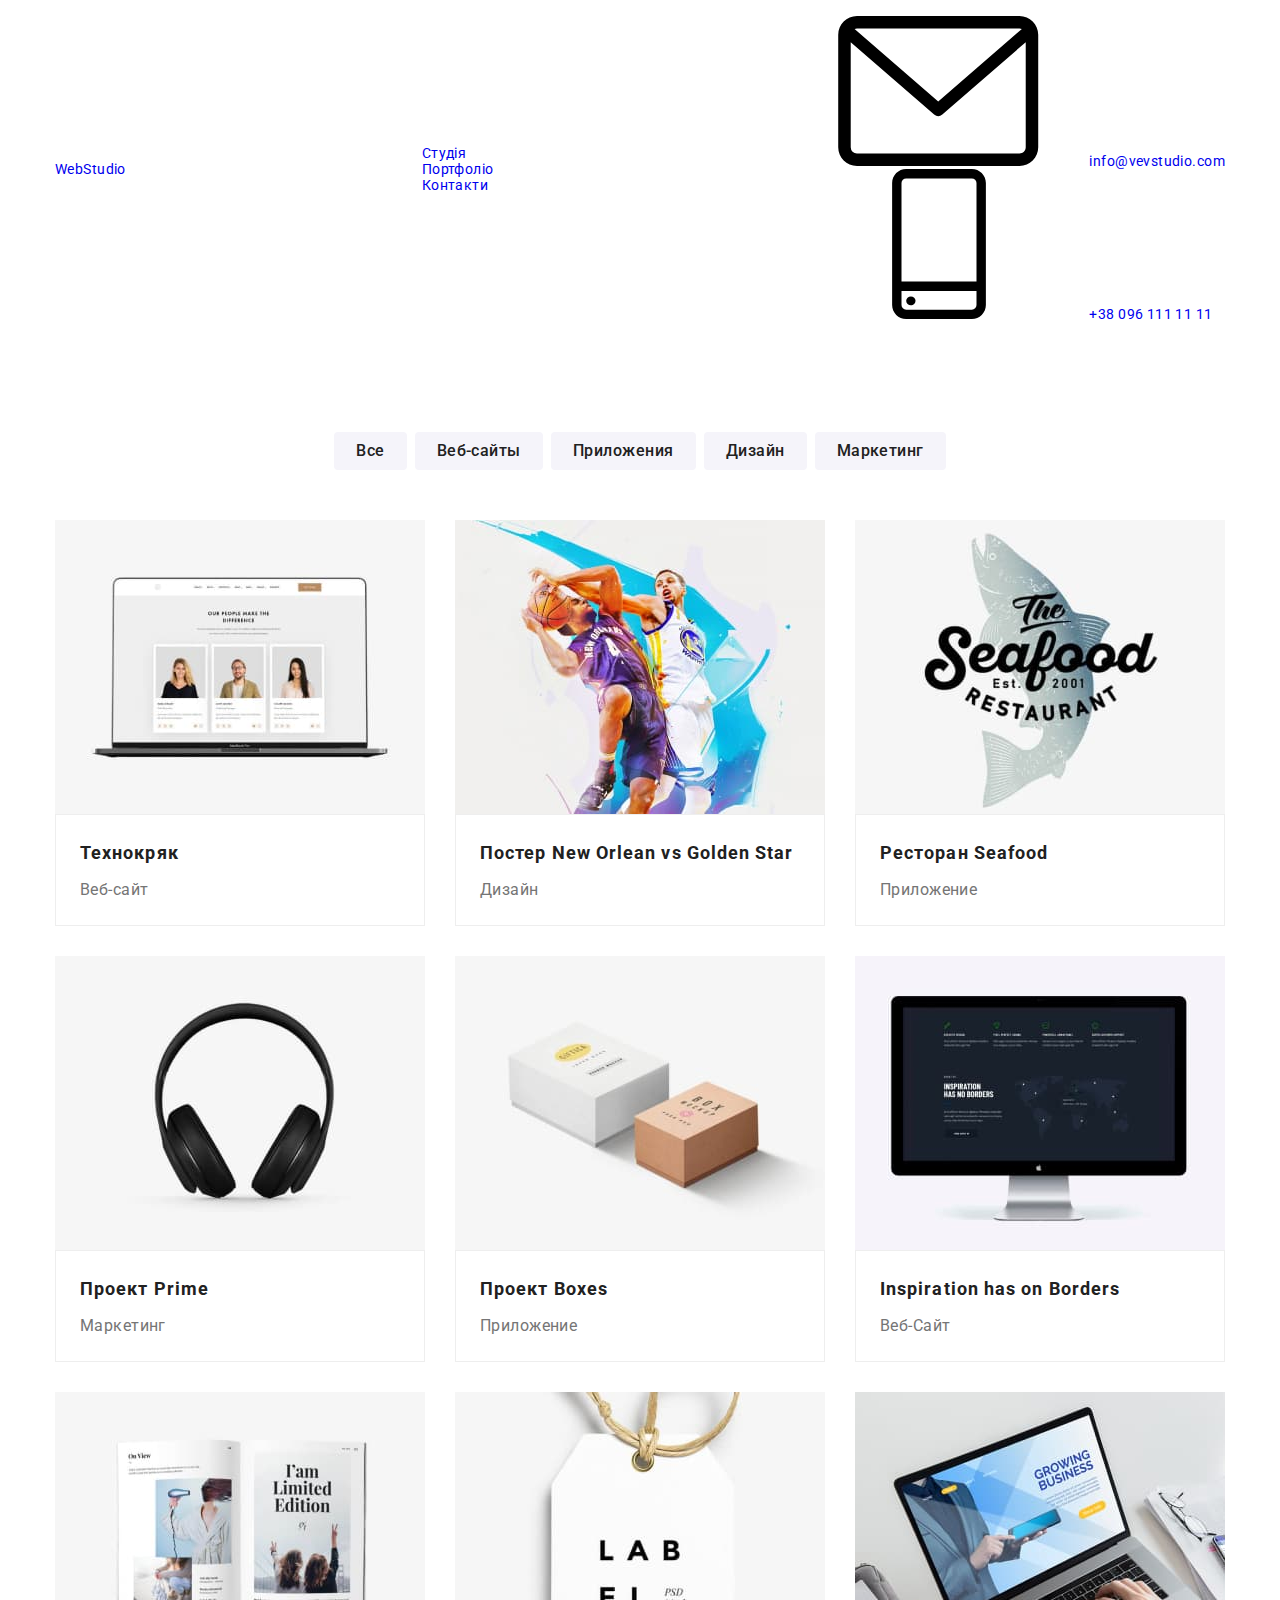
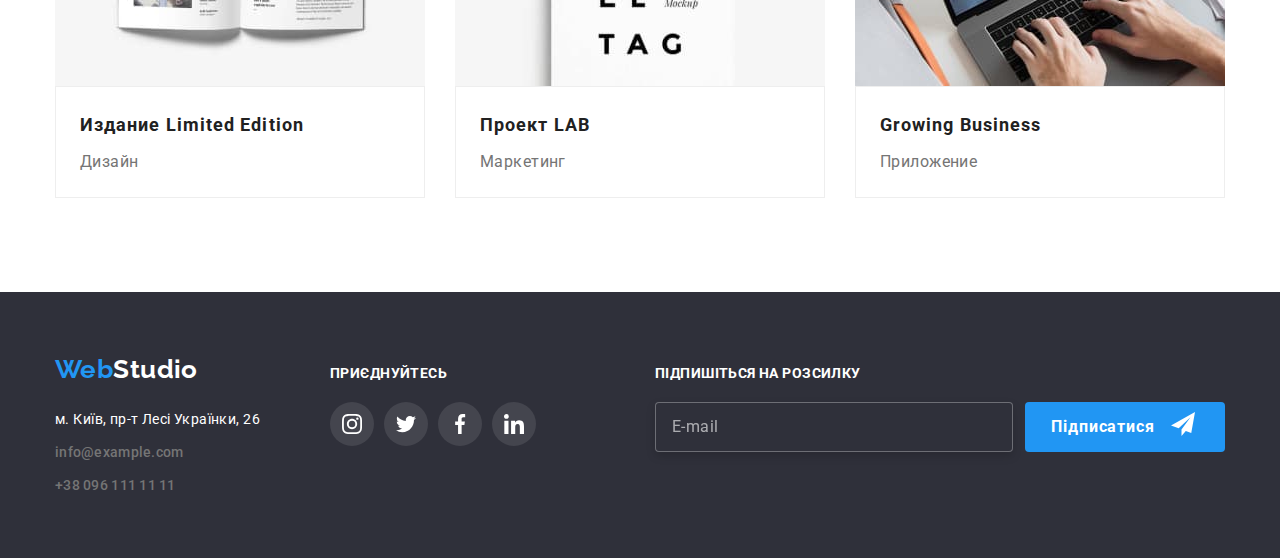
==== portfolio.html @ 1e1cdefd "1" ====
<!DOCTYPE html>
<html lang="uk">
  <head>
    <meta charset="UTF-8" />
    <meta http-equiv="X-UA-Compatible" content="IE=edge" />
    <meta name="viewport" content="width=device-width, initial-scale=1.0" />
    <title>ДЗ№7</title>
    <link rel="preconnect" href="https://fonts.googleapis.com" />
    <link rel="preconnect" href="https://fonts.gstatic.com" crossorigin />
    <link
      href="https://fonts.googleapis.com/css2?family=Raleway:wght@700&family=Roboto:wght@400;500;700;900&display=swap"
      rel="stylesheet"
    />
    <link rel="stylesheet" href="https://cdn.jsdelivr.net/npm/modern-normalize@1.1.0/modern-normalize.min.css">
    <link rel="stylesheet" href="./css/main.min.css" />
  </head>
  <body>
    <!--HEDER-->
    <header class="pages-header">
      <div class="container page-header-container">
        <a class="link pages-header__logo" href="./index.html"><span class="pages-header__logo-acsent">Web</span>Studio</a>
        <nav>
          <ul class="pages-header__menu list">
            <li class="pages-header__item">
              <a class="link pages-header__link" href="./index.html">Студія</a>
            </li>
            <li class="pages-header__item">
              <a class="link pages-header__link pages-header__active" href="./portfolio.html">Портфоліо</a>
            </li>
            <li class="pages-header__item"><a class="link pages-header__link" href="#contact">Контакти</a></li>
          </ul>
        </nav>
        <ul class="pages-header__contact-menu list">
          <li class="pages-header__contact-item">
            <a class="link pages-header__contact-mail" href="mailto:info@devstdio.com"
              ><svg class="pages-header__icon-mail">
                <use href="./images/symbol-def.svg#icon-envelope"></use></svg
              >info@vevstudio.com</a
            >
          </li>
          <li class="pages-header__contact-item">
            <a class="link pages-header__contact-phone" href="tel:+380961111111"
              ><svg class="pages-header__icon-tel">
                <use href="./images/symbol-def.svg#icon-smartphone"></use></svg
              >+38 096 111 11 11</a
            >
          </li>
        </ul>
      </div>
    </header>
    <!--HERO-->
    <main>
      <section class="portfolio">
        <div class=" container">
        <h1 class="visually-hidden">Portfolio</h1>
          <ul class="list btn-set">
            <li>
              <button class="btn-set__btn" type="button">Все</button>
            </li>
            <li>
              <button class="btn-set__btn" type="button">Веб-сайты</button>
            </li>
            <li>
              <button class="btn-set__btn" type="button">Приложения</button>
            </li>
            <li>
              <button class="btn-set__btn" type="button">Дизайн</button>
            </li>
            <li>
              <button class="btn-set__btn" type="button">Маркетинг</button>
            </li>
          </ul>
        <!--link-->
          <ul class="list portfolio-card-set">

            <li>
              <a class="link portfolio-card" rel="preconnect" href="#">
                <div class="portfolio-card__img">
                  <img src="./images/crack.jpg" alt="design" width="370" height="294" />
                  <div class="portfolio-card__img-alternativ">
                  <p>Ресурс пропонує комплексні пропозиції з різним рівнем функціоналу та сервісів. Все це дозволить відвідувачу отримати вичерпні відомості про компанію чи приватну особу.</p>
                  </div>
                </div>
               <div class="portfolio-card__description">
                  <h2 class="portfolio-card__rubric">Технокряк</h2>
                    <p class="portfolio-card__basic-text">Веб-сайт</p>
               </div>
              </a>
            </li>



            <li>
              <a class="link portfolio-card" rel="preconnect" href="#">
                <div class="portfolio-card__img">
                <img src="./images/star.jpg" alt="Poster" width="370" height="294" />
                <div class="portfolio-card__img-alternativ">
                  <p>Ресурс пропонує комплексні пропозиції з різним рівнем функціоналу та сервісів. Все це дозволить відвідувачу отримати вичерпні відомості про компанію чи приватну особу.</p>
                  </div>
                </div>
                <div class="portfolio-card__description">
                <h2 class="portfolio-card__rubric">Постер New Orlean vs Golden Star</h2>
                  <p class="portfolio-card__basic-text">Дизайн</p>
                </div>
              </a>
            </li>
            
            
            <li>
              <a class="link portfolio-card" rel="preconnect" href="#">
                <div class="portfolio-card__img">
                <img src="./images/seafood.jpg" alt="shark" width="370" height="294" />
                <div class="portfolio-card__img-alternativ">
                  <p>Ресурс пропонує комплексні пропозиції з різним рівнем функціоналу та сервісів. Все це дозволить відвідувачу отримати вичерпні відомості про компанію чи приватну особу.</p>
                  </div>
                </div>
                <div class="portfolio-card__description">
                <h2 class="portfolio-card__rubric">Ресторан Seafood</h2>
                  <p class="portfolio-card__basic-text">Приложение</p>
              </div>
                </a>
            </li>



            <li>
              <a class="link portfolio-card" rel="preconnect" href="#">
                <div class="portfolio-card__img">
                <img src="./images/prime.jpg" alt="garniture" width="370" height="294" />
                <div class="portfolio-card__img-alternativ">
                  <p>Ресурс пропонує комплексні пропозиції з різним рівнем функціоналу та сервісів. Все це дозволить відвідувачу отримати вичерпні відомості про компанію чи приватну особу.</p>
                  </div>
                </div>
                <div class="portfolio-card__description">
                <h2 class="portfolio-card__rubric">Проект Prime</h2>
                  <p class="portfolio-card__basic-text">Маркетинг</p>
                  </div>
              </a>
            </li>

            <li>
              <a class="link portfolio-card" rel="preconnect" href="#">
                <div class="portfolio-card__img">
                <img src="./images/boxes.jpg" alt="box-in-box" width="370" height="294" />
                <div class="portfolio-card__img-alternativ">
                  <p>Ресурс пропонує комплексні пропозиції з різним рівнем функціоналу та сервісів. Все це дозволить відвідувачу отримати вичерпні відомості про компанію чи приватну особу.</p>
                  </div>
                </div>
                <div class="portfolio-card__description">
                <h2 class="portfolio-card__rubric">Проект Boxes</h2>
                  <p class="portfolio-card__basic-text">Приложение</p>
              </div>
              </a>
            </li>

            <li>
              <a class="link portfolio-card" rel="preconnect" href="#">
                <div class="portfolio-card__img">
                <img src="./images/borders.jpg" alt="desktop" width="370" height="294" />
                <div class="portfolio-card__img-alternativ">
                  <p>Ресурс пропонує комплексні пропозиції з різним рівнем функціоналу та сервісів. Все це дозволить відвідувачу отримати вичерпні відомості про компанію чи приватну особу.</p>
                  </div>
                </div>
                <div class="portfolio-card__description">
                <h2 class="portfolio-card__rubric">Inspiration has on Borders</h2>
                  <p class="portfolio-card__basic-text">Веб-Сайт</p>
                  </div>
              </a>
            </li>


            <li>
              <a class="link portfolio-card" rel="preconnect" href="#">
                <div class="portfolio-card__img">
                <img src="./images/limited-edition.jpg" alt="book" width="370" height="294" />
                <div class="portfolio-card__img-alternativ">
                  <p>Ресурс пропонує комплексні пропозиції з різним рівнем функціоналу та сервісів. Все це дозволить відвідувачу отримати вичерпні відомості про компанію чи приватну особу.</p>
                  </div>
                </div>
                <div class="portfolio-card__description">
                <h2 class="portfolio-card__rubric">Издание Limited Edition</h2>
                  <p class="portfolio-card__basic-text">Дизайн</p>
                  </div>
              </a>
            </li>


            <li>
              <a class="link portfolio-card" rel="preconnect" href="#">
                <div class="portfolio-card__img">
                <img src="./images/lab.jpg" alt="design" width="370" height="294" />
                <div class="portfolio-card__img-alternativ">
                  <p>Ресурс пропонує комплексні пропозиції з різним рівнем функціоналу та сервісів. Все це дозволить відвідувачу отримати вичерпні відомості про компанію чи приватну особу.</p>
                  </div>
                </div>
                <div class="portfolio-card__description">
                <h2 class="portfolio-card__rubric">Проект LAB</h2>
                  <p class="portfolio-card__basic-text">Маркетинг</p>
                  </div>
              </a>
            </li>


            <li>
              <a class="link portfolio-card" rel="preconnect" href="#">
                <div class="portfolio-card__img">
                <img src="./images/growing-business.jpg" alt="laptop-work" width="370"
                  height="294" />
                  <div class="portfolio-card__img-alternativ">
                    <p>Ресурс пропонує комплексні пропозиції з різним рівнем функціоналу та сервісів. Все це дозволить відвідувачу отримати вичерпні відомості про компанію чи приватну особу.</p>
                    </div>
                  </div>
                  <div class="portfolio-card__description">
                <h2 class="portfolio-card__rubric">Growing Business</h2>
                  <p class="portfolio-card__basic-text">Приложение</p>
                  </div>
              </a>
            </li>


          </ul>
        </div>
      </section>
    </main>
    <!--footer-->
    <footer class="foot">
      <div class="container footer">
        <div>
          <a class="link logo-footer" href="./index.html">
            <span class="footer__acsent-logo">Web</span>Studio</a
          >
          <address class="footer__adress">
            <ul class="list">
              <li class="footer__info-size">
                <a
                  class="link maps"
                  href="https://goo.gl/maps/6wFw4vnAE2UTVkqL7"
                  target="_blank"
                  rel="noopener noreferrer"
                  >м. Київ, пр-т Лесі Українки, 26</a
                >
              </li>
              <li class="footer__info-size">
                <a id="contact" class="link contact-footer" href="mailto:info@example.com"
                  >info@example.com</a
                >
              </li>
              <li class="footer__info-size">
                <a class="link contact-footer" href="tel:+380961111111">+38 096 111 11 11</a>
              </li>
            </ul>
          </address>
        </div>
        <div class="footer-dark">
          <p class="footer-dark__tex">приєднуйтесь</p>
          <ul class="footer-dark__set">
            <li class="list footer-dark__social-item">
              <a href="https://www.twitter.com" class="social-footer">
                <svg class="social-footer__item">
                  <use href="./images/symbol-def.svg#icon-instagram"></use>
                </svg>
              </a>
            </li>
            <li class="list footer-dark__social-item">
              <a href="https://www.twitter.com" class="social-footer">
                <svg class="social-footer__item">
                  <use href="./images/symbol-def.svg#icon-twitter"></use>
                </svg>
              </a>
            </li>
            <li class="list footer-dark__social-item">
              <a href="https://www.twitter.com" class="social-footer">
                <svg class="social-footer__item">
                  <use href="./images/symbol-def.svg#icon-facebook"></use>
                </svg>
              </a>
            </li>
            <li class="list footer-dark__social-item">
              <a href="https://www.twitter.com" class="social-footer">
                <svg class="social-footer__item">
                  <use href="./images/symbol-def.svg#icon-linkedin"></use>
                </svg>
              </a>
            </li>
          </ul>
        </div>

        <div class="subscrip">
          <p class="subscrip__title">Підпишіться на розсилку</p>
          <form class="subscrip__form" autocomplete="on">
            <input class="subscrip__input" type="email" name="email" placeholder="E-mail" required />
            <button type="submit" class="subscrip__btn">
              Підписатися
              <svg class="subscribe__icon" width="24" height="24">
                <use href="./images/modal-symbol1.svg#icon-telegram"></use>
              </svg>
            </button>
          </form>
        </div>
      </div>
    </footer>
  </body>
</html>
---- css/main.min.css ----
body{font-family:"Roboto",sans-serif;color:#757575;background-color:#fff;font-size:14px;letter-spacing:.03em}h1,h2,h3,h4,p{margin-top:0;margin-bottom:0}ul{margin-top:0;margin-bottom:0;padding-left:0}img{display:block;max-width:100%;height:auto}.list{list-style:none}.link{text-decoration:none}button{cursor:pointer}.container{padding-left:15px;padding-right:15px}@media screen and (min-width: 480px){.container{width:480px;margin-right:auto;margin-left:auto}}@media screen and (min-width: 768px){.container{width:738px}}@media screen and (min-width: 1200px){.container{width:1200px}}.mobile-menu{position:fixed;width:100%;height:100%;z-index:10;top:0;left:0;background-color:#fff}.mobile-menu__close-btn{position:absolute;background-color:rgba(0,0,0,0);border:none;padding:0;line-height:0;top:15px;right:15px}.mobile-menu__close-icon{padding:10px}@media screen and (max-width: 767px){.pages-header__menu{display:none}.pages-header__contact-menu{display:none}}.page-header-container{display:flex;align-items:center;justify-content:space-between;padding-top:16px;padding-bottom:16px}.mobile-menu-open{background-color:rgba(0,0,0,0);border:none;padding:0;height:40px}.bgd-img{height:600px;max-width:1600px;margin-right:auto;margin-left:auto;background:#2f303a;background-image:linear-gradient(to right, rgba(47, 48, 58, 0.4), rgba(47, 48, 58, 0.4)),url(../images/fon.jpg);background-repeat:no-repeat;background-size:cover;background-position:center}.hero{text-align:center;padding-top:200px;padding-bottom:200px}.hero-text{font-weight:900;font-size:44px;line-height:1.36;text-align:center;margin:0 auto;max-width:696px;letter-spacing:.06em;text-transform:uppercase;color:#fff}.hero-btn{font-family:inherit;font-weight:700;font-size:16px;line-height:1.87;align-items:center;text-align:center;letter-spacing:.06em;border-radius:4px;border:0px;margin-top:30px;padding-left:32px;padding-right:32px;padding-top:10px;padding-bottom:10px;color:#fff;background-color:#2196f3;transition-property:background-color;transition-duration:250ms;transition-timing-function:cubic-bezier(0.4, 0, 0.2, 1)}.hero-btn:hover,.hero-btn:focus{background-color:#188ce8}.visually-hidden{position:absolute;width:1px;height:1px;margin:-1px;border:0;padding:0;white-space:nowrap;clip-path:inset(100%);clip:rect(0 0 0 0);overflow:hidden}.backdrop{position:fixed;top:0;left:0;width:100%;height:100%;z-index:1;background:rgba(0,0,0,.2);transition-property:opacity;transition-duration:250ms;transition-timing-function:cubic-bezier(0.4, 0, 0.2, 1)}.backdrop.is-hidden{opacity:0;pointer-events:none}.modal{padding:40px;width:528px;height:581px;background-color:#fff;position:absolute;top:50%;left:50%;transform:translate(-50%, -50%);box-shadow:0px 1px 3px rgba(0,0,0,.12),0px 1px 1px rgba(0,0,0,.14),0px 2px 1px rgba(0,0,0,.2);border-radius:4px}.modal__btn-close{display:flex;justify-content:center;align-items:center;padding:0;position:absolute;top:8px;right:8px;width:30px;height:30px;border-radius:50%;background:#fff;border:1px solid rgba(0,0,0,.1)}.close-icon{background-image:url(../images/close.svg);background-repeat:no-repeat;background-position:center;transition-duration:250ms;transition-timing-function:cubic-bezier(0.4, 0, 0.2, 1)}.close-icon:hover,.close-icon:focus{background-image:url(../images/icon-close-hover.svg);background-repeat:no-repeat;background-position:center;transition-duration:250ms;transition-timing-function:cubic-bezier(0.4, 0, 0.2, 1)}.modal__header{font-style:normal;font-weight:700;font-size:20px;line-height:1.15;text-align:center;color:#212121;margin-bottom:12px}.modal__form{margin-bottom:10px;display:flex;flex-direction:column;text-align:left;position:relative}.modal__type{border:1px solid rgba(33,33,33,.2);border-radius:4px;height:40px;padding-left:42px;outline:none;transition-property:border-color;transition-duration:250ms;transition-timing-function:cubic-bezier(0.4, 0, 0.2, 1)}.comment__type{height:120px;margin-bottom:10px;border:1px solid rgba(33,33,33,.2);border-radius:4px;padding:15px;outline:none;transition-property:border-color;transition-duration:250ms;transition-timing-function:cubic-bezier(0.4, 0, 0.2, 1)}.comment__type::placeholder{color:rgba(117,117,117,.5)}textarea{resize:none}.modal__text{margin-bottom:4px;font-size:12px;line-height:1.16;letter-spacing:.01em;color:#757575}.comment__type:focus{border-color:#2196f3}.modal__type:focus{border-color:#2196f3}.modal-check{font-size:14px;line-height:1.71;color:#757575;padding-left:20px}.modal__btn-type{display:block;font-family:inherit;font-weight:700;font-size:16px;line-height:1.87;letter-spacing:.06em;border-radius:4px;border:0px;margin:0 auto;padding:10px 32px;margin-top:30px;min-width:200px;color:#fff;background-color:#2196f3;transition-property:background-color;transition-duration:250ms;transition-timing-function:cubic-bezier(0.4, 0, 0.2, 1)}.modal__btn-type:hover,.modal__btn-type:focus{background-color:#188ce8}.modal__link{color:#2196f3}.modal__svg{position:absolute;top:31px;left:12px;width:13px;height:13px;fill:#212121;transition-property:fill;transition-duration:250ms;transition-timing-function:cubic-bezier(0.4, 0, 0.2, 1)}.modal__type:focus+.modal__svg{fill:#2196f3}.modal__check::before{position:absolute;display:block;border:1px solid #212121;border-radius:2px;content:"";top:450px;left:50px;width:16px;height:15px;cursor:pointer}.modal__form-check:checked+.modal__check::before{background-image:url(../images/icon-check.svg);border-color:#2196f3;border:none}.modal__form-check:focus+.modal__check::before{outline:2px solid #2196f3}.modal__texterea{margin-bottom:20px;display:flex;flex-direction:column;text-align:left;position:relative}.modal__checkbox{display:flex;justify-content:center;margin-bottom:20px}.list-of-benefits{padding-top:94px;padding-bottom:94px}.benefits__topic{font-size:14px;font-weight:700;line-height:1.14;text-transform:uppercase;margin-bottom:10px;margin-top:30px;color:#212121}.benefits__rubric{font-weight:400;line-height:1.71}.list-of-benefits_item{width:270px}.list-of-benefits__list{display:flex}.list-of-benefits__item:not(:last-child){margin-right:30px}.list-of-benefits__img::before{content:"";display:block;height:120px;border-radius:4px;background-color:#fff;background-repeat:no-repeat;background-size:70px;background-position:center}.list-of-benefits__icon-antenna::before{background-image:url(../images/antenna.svg);background-color:#f5f4fa}.list-of-benefits__icon-clock::before{background-image:url(../images/clock.svg);background-color:#f5f4fa}.list-of-benefits__icon-diaram::before{background-image:url(../images/diagram.svg);background-color:#f5f4fa}.list-of-benefits__icon-astronaut::before{background-image:url(../images/astronaut.svg);background-color:#f5f4fa}.doing{padding-top:0px;padding-bottom:94px}.doing__set{display:flex;align-items:center;padding-top:0px}.stud__img{margin:auto;box-sizing:content-box}.stud__img:not(:last-child){padding-right:30px}.doing-top{font-weight:700;font-size:36px;line-height:1.16;text-align:center;margin-bottom:50px;color:#212121}.doing__item:not(:last-child){margin-right:30px}.doing__item{position:relative;overflow:hidden}.stud:hover .stud__text,.stud:focus .stud__text{transform:translateY(-100%)}.stud__text{position:absolute;display:flex;align-items:center;justify-content:center;width:100%;height:70px;top:100%;font-weight:700;line-height:16px;text-align:center;text-transform:uppercase;color:#fff;background:rgba(47,48,58,.8);transition:transform 250ms cubic-bezier(0.4, 0, 0.2, 1)}.perfuse{background-color:#f5f4fa;padding-top:94px}.perfuse__top{font-weight:700;font-size:36px;line-height:1.16;text-align:center;margin-bottom:50px;color:#212121}.team__names{font-weight:500;font-size:16px;line-height:1.18;text-align:center;margin-bottom:10px;color:#212121}.team__prof{font-size:16px;line-height:1.18;text-align:center;margin-bottom:16px}.perfuse__box{display:flex}.perfuse__item{box-sizing:border-box;background-color:#fff;border-radius:0px 0px 4px 4px;box-shadow:0px 1px 3px rgba(0,0,0,.12),0px 1px 1px rgba(0,0,0,.14),0px 2px 1px rgba(0,0,0,.2)}.perfuse__item:not(:last-child){margin-right:30px}.team{padding-bottom:30px;padding-top:30px}.team__links{display:flex;justify-content:center;padding:0;margin-top:16px}.social{display:flex;justify-content:center;align-items:center;width:44px;height:44px;border-radius:50%;color:#afb1b8;transition-property:color,background-color;transition-duration:250ms;transition-timing-function:cubic-bezier(0.4, 0, 0.2, 1)}.team__item:not(:last-child){margin-right:10px}.social__item{width:20px;height:20px;fill:currentColor}.social:hover,.social:focus{background-color:#2196f3;color:#fff}.customer{padding-top:94px;padding-bottom:94px}.customer__title{margin-bottom:50px;font-weight:700;font-size:36px;line-height:1.17;text-align:center;color:#000}.customer__list{display:flex}.customer__item:not(:last-child){margin-right:30px}.customer-link__btn{display:flex;justify-content:center;align-items:center;width:170px;height:92px;color:#afb1b8;border:1px solid #afb1b8;border-radius:4px;transition-property:color,border-color;transition-duration:250ms;transition-timing-function:cubic-bezier(0.4, 0, 0.2, 1)}.customer-link__logo{width:106px;height:60px;fill:currentColor}.customer-link__btn:hover,.customer-link__btn:focus{color:#2196f3;border-color:#2196f3}.foot{background:#2f303a;padding-top:60px;padding-bottom:60px}.footer{display:flex;align-items:baseline}.footer__acsent-logo{color:#2196f3}.footer__adress{font-style:normal;margin-top:20px;line-height:1.71}.maps{font-style:normal;font-weight:400;line-height:1.71;color:#fff;transition-property:color;transition-duration:250ms;transition-timing-function:cubic-bezier(0.4, 0, 0.2, 1)}.maps:hover,.maps:focus{color:#2196f3}.footer__info-size:not(:last-child){margin-bottom:9px}.contact-footer{font-weight:500;line-height:1.71;letter-spacing:.02em;color:#757575;transition-property:color;transition-duration:250ms;transition-timing-function:cubic-bezier(0.4, 0, 0.2, 1)}.contact-footer:hover,.contact-footer:focus{color:#2196f3}.logo-footer{font-family:"Raleway",sans-serif;font-weight:700;font-size:26px;line-height:1.38;color:#fff}.footer-dark{margin-left:70px}.footer-dark__tex{font-weight:700;font-size:14px;line-height:1.14;text-transform:uppercase;color:#fff}.footer-dark__social-item:not(:last-child){margin-right:10px}.social-footer{display:flex;width:44px;height:44px;justify-content:center;align-items:center;border-radius:50%;background:rgba(255,255,255,.1);color:#fff;transition-property:background-color;transition-duration:250ms;transition-timing-function:cubic-bezier(0.4, 0, 0.2, 1)}.social-footer:hover,.social-footer:focus{color:#fff;background-color:#2196f3}.social-footer__item{width:20px;height:20px;fill:currentColor}.footer-dark__set{display:flex;margin-top:20px}.subscrip{margin-left:auto}.subscrip__title{font-weight:700;font-size:14px;line-height:1.14;letter-spacing:.03em;text-transform:uppercase;color:#fff;margin-bottom:20px}.subscrip__form{border-radius:4px;display:flex}.subscrip__input{border:1px solid rgba(255,255,255,.3);filter:drop-shadow(0px 4px 4px rgba(0, 0, 0, 0.15));border-radius:4px;background-color:#2f303a;width:358px;height:50px;outline:none;padding-left:16px;color:#fff}.subscrip__btn{position:relative;margin-left:12px;font-family:inherit;font-weight:700;font-size:16px;line-height:1.87;align-items:center;text-align:center;letter-spacing:.06em;border-radius:4px;border:0px;padding-right:50px;padding-top:10px;padding-bottom:10px;width:200px;height:50px;color:#fff;background-color:#2196f3;transition-property:background-color;transition-duration:250ms;transition-timing-function:cubic-bezier(0.4, 0, 0.2, 1)}.subscrip__btn:hover,.subscrip__btn:focus{background-color:#188ce8}.subscrip__input::placeholder{font-size:16px;line-height:1.25;display:flex;align-items:center;letter-spacing:.03em;color:rgba(255,255,255,.6)}.subscribe__icon{position:absolute;fill:currentColor;right:30px}.portfolio{padding-top:94px}.btn-set__btn{color:#212121;background-color:#f5f4fa;letter-spacing:.03em;font-family:"Roboto";font-weight:500;font-size:16px;line-height:1.62;text-align:center;border-radius:4px;border:0px;padding-left:22px;padding-right:22px;padding-top:6px;padding-bottom:6px;transition-property:color,background-color,box-shadow;transition-duration:250ms;transition-timing-function:cubic-bezier(0.4, 0, 0.2, 1)}.btn-set__btn:hover,.btn-set__btn:focus{color:#fff;background-color:#2196f3;box-shadow:0px 3px 1px rgba(0,0,0,.1),0px 1px 2px rgba(0,0,0,.08),0px 2px 2px rgba(0,0,0,.12)}.portfolio-card__rubric{font-family:"Roboto",sans-serif;font-weight:700;font-size:18px;line-height:2;letter-spacing:.06em;margin-bottom:4px;color:#212121}.portfolio-card__basic-text{font-family:"Roboto",sans-serif;font-size:16px;line-height:1.87;color:#757575}.portfolio-card__img{position:relative;overflow:hidden}.btn-set{display:flex;margin-bottom:50px;gap:8px;justify-content:center}.portfolio-card{position:relative;display:block;overflow:hidden}.portfolio-card__img-alternativ{position:absolute;padding:63px 24px;top:0;left:0;width:100%;height:294px;font-size:18px;line-height:1.55;color:#fff;background-color:rgba(33,150,243,.9);transform:translateY(140%);transition-property:transform;transition-duration:400ms;transition-timing-function:cubic-bezier(0.4, 0, 0.2, 1)}.portfolio-card:hover .portfolio-card__img-alternativ,.portfolio-card:focus .portfolio-card__img-alternativ{transform:translateY(0)}.portfolio-card:hover,.portfolio-card:focus{box-shadow:0px 1px 1px rgba(0,0,0,.12),0px 4px 4px rgba(0,0,0,.06),1px 4px 6px rgba(0,0,0,.16)}.portfolio-card-set{display:flex;flex-wrap:wrap;gap:30px;margin-bottom:94px}.portfolio-card__description{padding:20px 24px;border:1px solid #eee;z-index:2}/*# sourceMappingURL=main.min.css.map */
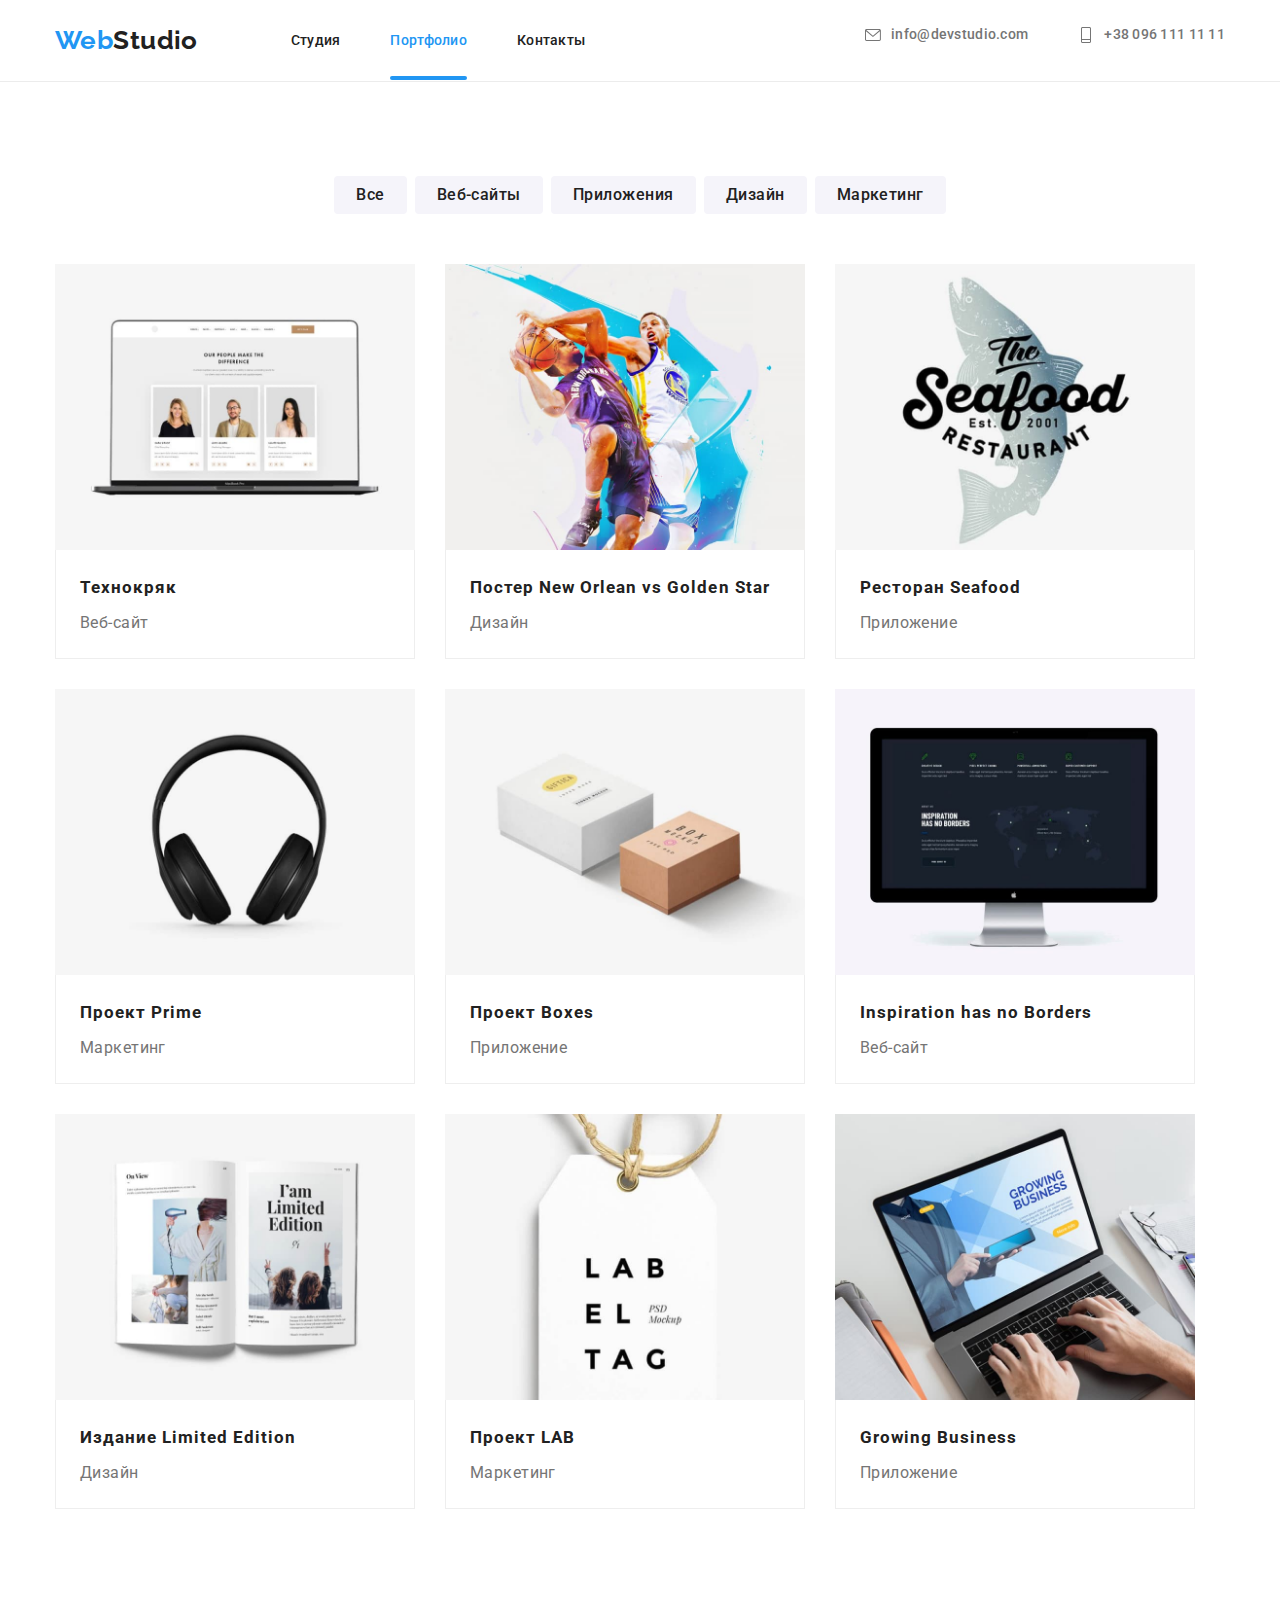
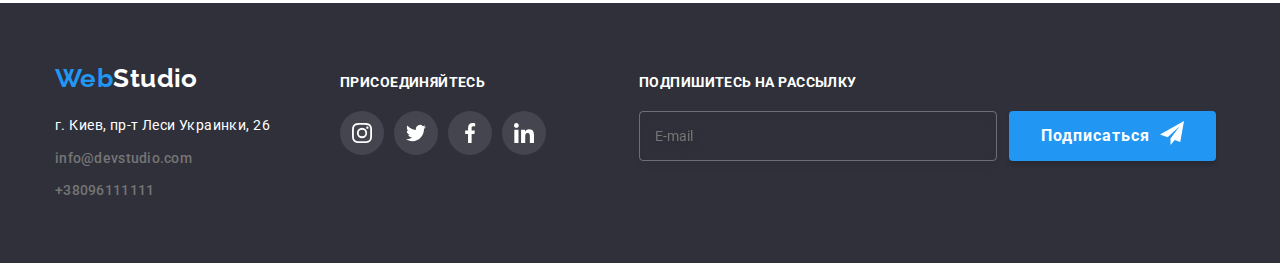
==== commit 8d732ae1: "123" ====
--- a/portfolio.html
+++ b/portfolio.html
@@ -1,303 +1,481 @@
 <!DOCTYPE html>
-<html lang="uk">
+<html lang="ru">
   <head>
     <meta charset="UTF-8" />
     <meta http-equiv="X-UA-Compatible" content="IE=edge" />
     <meta name="viewport" content="width=device-width, initial-scale=1.0" />
-    <title>ДЗ№7</title>
     <link rel="preconnect" href="https://fonts.googleapis.com" />
     <link rel="preconnect" href="https://fonts.gstatic.com" crossorigin />
     <link
       href="https://fonts.googleapis.com/css2?family=Raleway:wght@700&family=Roboto:wght@400;500;700;900&display=swap"
       rel="stylesheet"
     />
-    <link rel="stylesheet" href="https://cdn.jsdelivr.net/npm/modern-normalize@1.1.0/modern-normalize.min.css">
-    <link rel="stylesheet" href="./css/main.min.css" />
+    <link
+      rel="stylesheet"
+      href="https://cdnjs.cloudflare.com/ajax/libs/modern-normalize/1.1.0/modern-normalize.min.css"
+    />
+    <link rel="stylesheet" href="./css/styles.css" />
+    <link rel="stylesheet" href="./css/main.css" />
+    <title>Portfolio</title>
   </head>
+
   <body>
-    <!--HEDER-->
-    <header class="pages-header">
-      <div class="container page-header-container">
-        <a class="link pages-header__logo" href="./index.html"><span class="pages-header__logo-acsent">Web</span>Studio</a>
-        <nav>
-          <ul class="pages-header__menu list">
-            <li class="pages-header__item">
-              <a class="link pages-header__link" href="./index.html">Студія</a>
-            </li>
-            <li class="pages-header__item">
-              <a class="link pages-header__link pages-header__active" href="./portfolio.html">Портфоліо</a>
-            </li>
-            <li class="pages-header__item"><a class="link pages-header__link" href="#contact">Контакти</a></li>
+    <!-----------------------------------------header-----------------------  -->
+    <header class="header">
+      <div class="container main-nav">
+        <nav class="navigation">
+          <a href="./index.html" class="logo"> <span class="web">Web</span><span class="studio">Studio</span> </a>
+          <ul class="list navigation__list">
+            <li class="navigation__item">
+              <a href="./index.html" class="navigation__link ">Студия</a>
+            </li>
+            <li class="navigation__item">
+              <a href="./portfolio.html" class="navigation__link current" >Портфолио</a>
+            </li>
+            <li class="navigation__item">
+              <a href="#" class="navigation__link">Контакты </a>
+            </li>
           </ul>
         </nav>
-        <ul class="pages-header__contact-menu list">
-          <li class="pages-header__contact-item">
-            <a class="link pages-header__contact-mail" href="mailto:info@devstdio.com"
-              ><svg class="pages-header__icon-mail">
-                <use href="./images/symbol-def.svg#icon-envelope"></use></svg
-              >info@vevstudio.com</a
-            >
-          </li>
-          <li class="pages-header__contact-item">
-            <a class="link pages-header__contact-phone" href="tel:+380961111111"
-              ><svg class="pages-header__icon-tel">
-                <use href="./images/symbol-def.svg#icon-smartphone"></use></svg
-              >+38 096 111 11 11</a
-            >
-          </li>
-        </ul>
+    
+        <div class="contact__list">
+    
+          <a class="contact__link" href="mailto:info@devstudio.com">
+            <svg class="contact__envelope">
+              <use href="./images/sprite-svg.svg#icon-envelope"></use>
+            </svg>info@devstudio.com
+          </a>
+    
+          <a class="contact__link" href="tel:+380961111111">
+            <svg class="contact__mobile">
+              <use href="./images/sprite-svg.svg#icon-mobile"></use>
+            </svg>+38 096 111 11 11
+          </a>
+        </div>
+        <button type="button" class="open-menu-btn" open-menu-btn>
+          <svg class="menu">
+            <use href="./images/symbol-defs.svg#icon-menu"></use>
+          </svg>
+        </button>
+      </div>
+    
+      <div class="mob-menu is-hidden">
+        <div class="mobile-container">
+          <div class="mobile-container__top">
+            <button type="button" class="close-menu-btn" close-menu-btn>
+              <svg class="modal-close-icon" width="14px" height="14px">
+                <use href="./images/sprite-svg.svg#icon-close">
+              </svg>
+            </button>
+            <ul class="list mob-menu__list">
+              <li class="mob-menu__item">
+                <a href="./index.html" class="mob-menu__link">Студия</a>
+              </li>
+              <li class="mob-menu__item">
+                <a href="./portfolio.html" class="mob-menu__link current">Портфолио</a>
+              </li>
+              <li class="mob-menu__item">
+                <a href="#" class="mob-menu__link">Контакты </a>
+              </li>
+            </ul>
+          </div>
+          <div class="mobile-container__bottom">
+            <div class="mob-menu__contacts">
+              <a class="mob-menu__phone" href="tel:+380961111111">
+                +38 096 111 11 11
+              </a>
+              <a class="mob-menu__mail" href="mailto:info@devstudio.com">
+                info@devstudio.com
+              </a>
+    
+              <ul class="mobile-social-list">
+                <li class="mobile-social-list__item">
+    
+                  <a class=" mobile-social-list__link" href="#">instagram
+                  </a>
+                  <div class="dash-between"></div>
+    
+                </li>
+                <li class="mobile-social-list__item">
+                  <a class="mobile-social-list__link" href="#">twitter
+                  </a>
+                  <div class="dash-between"></div>
+                </li>
+                <li class="mobile-social-list__item">
+                  <a class="mobile-social-list__link" href="#">facebook
+                  </a>
+                  <div class="dash-between"></div>
+                </li>
+                <li class="mobile-social-list__item">
+                  <a class="mobile-social-list__link" href="#">
+                    linkedin
+                  </a>
+                </li>
+              </ul>
+            </div>
+          </div>
+    
+    
+        </div>
       </div>
     </header>
-    <!--HERO-->
+
     <main>
-      <section class="portfolio">
-        <div class=" container">
-        <h1 class="visually-hidden">Portfolio</h1>
-          <ul class="list btn-set">
-            <li>
-              <button class="btn-set__btn" type="button">Все</button>
-            </li>
-            <li>
-              <button class="btn-set__btn" type="button">Веб-сайты</button>
-            </li>
-            <li>
-              <button class="btn-set__btn" type="button">Приложения</button>
-            </li>
-            <li>
-              <button class="btn-set__btn" type="button">Дизайн</button>
-            </li>
-            <li>
-              <button class="btn-set__btn" type="button">Маркетинг</button>
+      <section class="section">
+        <div class="container">
+          <h1 class="visually-hidden">Портфолио</h1>
+          <ul class="list filter">
+            <li class="filter__item"><button type="button" class="filter__button">Все</button>
+            </li>
+            <li class="filter__item">
+              <button type="button" class="filter__button">Веб-сайты</button>
+            </li>
+            <li class="filter__item">
+              <button type="button" class="filter__button">Приложения</button>
+            </li>
+            <li class="filter__item">
+              <button type="button" class="filter__button">Дизайн</button>
+            </li>
+            <li class="filter__item">
+              <button type="button" class="filter__button">Маркетинг</button>
             </li>
           </ul>
-        <!--link-->
-          <ul class="list portfolio-card-set">
-
-            <li>
-              <a class="link portfolio-card" rel="preconnect" href="#">
-                <div class="portfolio-card__img">
-                  <img src="./images/crack.jpg" alt="design" width="370" height="294" />
-                  <div class="portfolio-card__img-alternativ">
-                  <p>Ресурс пропонує комплексні пропозиції з різним рівнем функціоналу та сервісів. Все це дозволить відвідувачу отримати вичерпні відомості про компанію чи приватну особу.</p>
-                  </div>
-                </div>
-               <div class="portfolio-card__description">
-                  <h2 class="portfolio-card__rubric">Технокряк</h2>
-                    <p class="portfolio-card__basic-text">Веб-сайт</p>
-               </div>
-              </a>
-            </li>
-
-
-
-            <li>
-              <a class="link portfolio-card" rel="preconnect" href="#">
-                <div class="portfolio-card__img">
-                <img src="./images/star.jpg" alt="Poster" width="370" height="294" />
-                <div class="portfolio-card__img-alternativ">
-                  <p>Ресурс пропонує комплексні пропозиції з різним рівнем функціоналу та сервісів. Все це дозволить відвідувачу отримати вичерпні відомості про компанію чи приватну особу.</p>
-                  </div>
-                </div>
-                <div class="portfolio-card__description">
-                <h2 class="portfolio-card__rubric">Постер New Orlean vs Golden Star</h2>
-                  <p class="portfolio-card__basic-text">Дизайн</p>
-                </div>
-              </a>
-            </li>
-            
-            
-            <li>
-              <a class="link portfolio-card" rel="preconnect" href="#">
-                <div class="portfolio-card__img">
-                <img src="./images/seafood.jpg" alt="shark" width="370" height="294" />
-                <div class="portfolio-card__img-alternativ">
-                  <p>Ресурс пропонує комплексні пропозиції з різним рівнем функціоналу та сервісів. Все це дозволить відвідувачу отримати вичерпні відомості про компанію чи приватну особу.</p>
-                  </div>
-                </div>
-                <div class="portfolio-card__description">
-                <h2 class="portfolio-card__rubric">Ресторан Seafood</h2>
-                  <p class="portfolio-card__basic-text">Приложение</p>
-              </div>
-                </a>
-            </li>
-
-
-
-            <li>
-              <a class="link portfolio-card" rel="preconnect" href="#">
-                <div class="portfolio-card__img">
-                <img src="./images/prime.jpg" alt="garniture" width="370" height="294" />
-                <div class="portfolio-card__img-alternativ">
-                  <p>Ресурс пропонує комплексні пропозиції з різним рівнем функціоналу та сервісів. Все це дозволить відвідувачу отримати вичерпні відомості про компанію чи приватну особу.</p>
-                  </div>
-                </div>
-                <div class="portfolio-card__description">
-                <h2 class="portfolio-card__rubric">Проект Prime</h2>
-                  <p class="portfolio-card__basic-text">Маркетинг</p>
-                  </div>
-              </a>
-            </li>
-
-            <li>
-              <a class="link portfolio-card" rel="preconnect" href="#">
-                <div class="portfolio-card__img">
-                <img src="./images/boxes.jpg" alt="box-in-box" width="370" height="294" />
-                <div class="portfolio-card__img-alternativ">
-                  <p>Ресурс пропонує комплексні пропозиції з різним рівнем функціоналу та сервісів. Все це дозволить відвідувачу отримати вичерпні відомості про компанію чи приватну особу.</p>
-                  </div>
-                </div>
-                <div class="portfolio-card__description">
-                <h2 class="portfolio-card__rubric">Проект Boxes</h2>
-                  <p class="portfolio-card__basic-text">Приложение</p>
-              </div>
-              </a>
-            </li>
-
-            <li>
-              <a class="link portfolio-card" rel="preconnect" href="#">
-                <div class="portfolio-card__img">
-                <img src="./images/borders.jpg" alt="desktop" width="370" height="294" />
-                <div class="portfolio-card__img-alternativ">
-                  <p>Ресурс пропонує комплексні пропозиції з різним рівнем функціоналу та сервісів. Все це дозволить відвідувачу отримати вичерпні відомості про компанію чи приватну особу.</p>
-                  </div>
-                </div>
-                <div class="portfolio-card__description">
-                <h2 class="portfolio-card__rubric">Inspiration has on Borders</h2>
-                  <p class="portfolio-card__basic-text">Веб-Сайт</p>
-                  </div>
-              </a>
-            </li>
-
-
-            <li>
-              <a class="link portfolio-card" rel="preconnect" href="#">
-                <div class="portfolio-card__img">
-                <img src="./images/limited-edition.jpg" alt="book" width="370" height="294" />
-                <div class="portfolio-card__img-alternativ">
-                  <p>Ресурс пропонує комплексні пропозиції з різним рівнем функціоналу та сервісів. Все це дозволить відвідувачу отримати вичерпні відомості про компанію чи приватну особу.</p>
-                  </div>
-                </div>
-                <div class="portfolio-card__description">
-                <h2 class="portfolio-card__rubric">Издание Limited Edition</h2>
-                  <p class="portfolio-card__basic-text">Дизайн</p>
-                  </div>
-              </a>
-            </li>
-
-
-            <li>
-              <a class="link portfolio-card" rel="preconnect" href="#">
-                <div class="portfolio-card__img">
-                <img src="./images/lab.jpg" alt="design" width="370" height="294" />
-                <div class="portfolio-card__img-alternativ">
-                  <p>Ресурс пропонує комплексні пропозиції з різним рівнем функціоналу та сервісів. Все це дозволить відвідувачу отримати вичерпні відомості про компанію чи приватну особу.</p>
-                  </div>
-                </div>
-                <div class="portfolio-card__description">
-                <h2 class="portfolio-card__rubric">Проект LAB</h2>
-                  <p class="portfolio-card__basic-text">Маркетинг</p>
-                  </div>
-              </a>
-            </li>
-
-
-            <li>
-              <a class="link portfolio-card" rel="preconnect" href="#">
-                <div class="portfolio-card__img">
-                <img src="./images/growing-business.jpg" alt="laptop-work" width="370"
-                  height="294" />
-                  <div class="portfolio-card__img-alternativ">
-                    <p>Ресурс пропонує комплексні пропозиції з різним рівнем функціоналу та сервісів. Все це дозволить відвідувачу отримати вичерпні відомості про компанію чи приватну особу.</p>
-                    </div>
-                  </div>
-                  <div class="portfolio-card__description">
-                <h2 class="portfolio-card__rubric">Growing Business</h2>
-                  <p class="portfolio-card__basic-text">Приложение</p>
-                  </div>
-              </a>
-            </li>
-
-
+
+          <ul class="list grid">
+            <li class="grid__item">
+              <a class="grid__card-link link" href="#">
+                <div class="grid__card-wrap">
+                  <picture>
+                            <source 
+                            srcset="./images/adaptive/portfolio/project-1-desk2x.jpg 2x"
+                            media="(min-width: 1200px)">
+                            <source 
+                            srcset="./images/adaptive/portfolio/project-1-tab-1x.jpg 1x,
+                                    ./images/adaptive/portfolio/project-1-tab-2x.jpg 2x"
+                            media="(min-width: 768px)">
+                            <source 
+                            srcset="./images/adaptive/portfolio/project-1-mob-1x.jpg 1x,
+                                    ./images/adaptive/portfolio/project-1-mob-2x.jpg 2x" 
+                            media="(min-width: 480px)">
+                            <img src="./images/portfolio/project1.jpg" alt="laptop" />
+                        </picture>
+                  
+                  <p class="grid__card-text">
+                    Ресурс предлагает комплексные предложения с разным уровнем функционала и
+                    сервисов. Все это позволит посетителю получить исчерпывающие сведения о компании
+                    или частном лице.
+                  </p>
+                </div>
+
+                <div class="grid__card-subitem">
+                  <h2 class="grid__card-subtitle">Технокряк</h2>
+                  <p class="grid__card-name">Веб-сайт</p>
+                </div>
+              </a>
+            </li>
+            <li class="grid__item">
+              <a class="grid__card-link link" href="#">
+                <div class="grid__card-wrap">
+                  <picture>
+                    <source srcset="./images/adaptive/portfolio/project-2-desk2x.jpg 2x" media="(min-width: 1200px)">
+                    <source srcset="./images/adaptive/portfolio/project-2-tab-1x.jpg 1x,
+                                                      ./images/adaptive/portfolio/project-2-tab-2x.jpg 2x" media="(min-width: 768px)">
+                    <source srcset="./images/adaptive/portfolio/project-2-mob-1x.jpg 1x,
+                                                      ./images/adaptive/portfolio/project-2-mob-2x.jpg 2x" media="(min-width: 480px)">
+                    <img src="./images/portfolio/project2.jpg" alt="poster" />
+                  </picture>
+                  
+                  <p class="grid__card-text">
+                    Lorem ipsum dolor sit amet consectetur adipisicing elit. Dolores dolorem porro
+                    consequuntur nostrum minus. Incidunt.
+                  </p>
+                </div>
+
+                <div class="grid__card-subitem">
+                  <h2 class="grid__card-subtitle">Постер New Orlean vs Golden Star</h2>
+                  <p class="grid__card-name">Дизайн</p>
+                </div>
+              </a>
+            </li>
+            <li class="grid__item">
+              <a class="grid__card-link link" href="#">
+                <div class="grid__card-wrap">
+                  <picture>
+                    <source srcset="./images/adaptive/portfolio/project-3-desk2x.jpg 2x" media="(min-width: 1200px)">
+                    <source srcset="./images/adaptive/portfolio/project-3-tab-1x.jpg 1x,
+                                                                        ./images/adaptive/portfolio/project-3-tab-2x.jpg 2x"
+                      media="(min-width: 768px)">
+                    <source srcset="./images/adaptive/portfolio/project-3-mob-1x.jpg 1x,
+                                                                        ./images/adaptive/portfolio/project-3-mob-2x.jpg 2x"
+                      media="(min-width: 480px)">
+                    <img src="./images/portfolio/project3.jpg" alt="restaurant-logo"/>
+                  </picture>
+                  
+                  <p class="grid__card-text">
+                    Lorem ipsum dolor sit amet consectetur adipisicing elit. Dolores dolorem porro
+                    consequuntur nostrum minus. Incidunt.
+                  </p>
+                </div>
+
+                <div class="grid__card-subitem">
+                  <h2 class="grid__card-subtitle">Ресторан Seafood</h2>
+                  <p class="grid__card-name">Приложение</p>
+                </div>
+              </a>
+            </li>
+            <li class="grid__item">
+              <a class="grid__card-link link" href="#">
+                <div class="grid__card-wrap">
+                  <picture>
+                            <source 
+                            srcset="./images/adaptive/portfolio/project-4-desk2x.jpg 2x"
+                            media="(min-width: 1200px)">
+                            <source 
+                            srcset="./images/adaptive/portfolio/project-4-tab-1x.jpg 1x,
+                                    ./images/adaptive/portfolio/project-4-tab-2x.jpg 2x"
+                            media="(min-width: 768px)">
+                            <source 
+                            srcset="./images/adaptive/portfolio/project-4-mob-1x.jpg 1x,
+                                    ./images/adaptive/portfolio/project-4-mob-2x.jpg 2x" 
+                            media="(min-width: 480px)">
+                            <img src="./images/portfolio/project4.jpg" alt="headphones"/>
+                        </picture>
+                  
+                  <p class="grid__card-text">
+                    Lorem ipsum dolor sit amet consectetur adipisicing elit. Dolores dolorem porro
+                    consequuntur nostrum minus. Incidunt.
+                  </p>
+                </div>
+
+                <div class="grid__card-subitem">
+                  <h2 class="grid__card-subtitle">Проект Prime</h2>
+                  <p class="grid__card-name">Маркетинг</p>
+                </div>
+              </a>
+            </li>
+            <li class="grid__item">
+              <a class="grid__card-link link" href="#">
+                <div class="grid__card-wrap">
+                  <picture>
+                            <source 
+                            srcset="./images/adaptive/portfolio/project-5-desk2x.jpg 2x"
+                            media="(min-width: 1200px)">
+                            <source 
+                            srcset="./images/adaptive/portfolio/project-5-tab-1x.jpg 1x,
+                                    ./images/adaptive/portfolio/project-5-tab-2x.jpg 2x"
+                            media="(min-width: 768px)">
+                            <source 
+                            srcset="./images/adaptive/portfolio/project-5-mob-1x.jpg 1x,
+                                    ./images/adaptive/portfolio/project-5-mob-2x.jpg 2x" 
+                            media="(min-width: 480px)">
+                          <img src="./images/portfolio/project5.jpg" alt="boxes"/>  
+                  </picture>
+                  
+                  <p class="grid__card-text">
+                    Lorem ipsum dolor sit amet consectetur adipisicing elit. Dolores dolorem porro
+                    consequuntur nostrum minus. Incidunt.
+                  </p>
+                </div>
+
+                <div class="grid__card-subitem">
+                  <h2 class="grid__card-subtitle">Проект Boxes</h2>
+                  <p class="grid__card-name">Приложение</p>
+                </div>
+              </a>
+            </li>
+            <li class="grid__item">
+              <a class="grid__card-link link" href="#">
+                <div class="grid__card-wrap">
+                  <picture>
+                            <source 
+                            srcset="./images/adaptive/portfolio/project-6-desk2x.jpg 2x"
+                            media="(min-width: 1200px)">
+                            <source 
+                            srcset="./images/adaptive/portfolio/project-6-tab-1x.jpg 1x,
+                                    ./images/adaptive/portfolio/project-6-tab-2x.jpg 2x"
+                            media="(min-width: 768px)">
+                            <source 
+                            srcset="./images/adaptive/portfolio/project-6-mob-1x.jpg 1x,
+                                    ./images/adaptive/portfolio/project-6-mob-2x.jpg 2x" 
+                            media="(min-width: 480px)">
+                          <img src="./images/portfolio/project6.jpg" alt="monitor" />
+                  </picture>
+                  
+                  <p class="grid__card-text">
+                    Lorem ipsum dolor sit amet consectetur adipisicing elit. Dolores dolorem porro
+                    consequuntur nostrum minus. Incidunt.
+                  </p>
+                </div>
+
+                <div class="grid__card-subitem">
+                  <h2 class="grid__card-subtitle">Inspiration has no Borders</h2>
+                  <p class="grid__card-name">Веб-сайт</p>
+                </div>
+              </a>
+            </li>
+            <li class="grid__item">
+              <a class="grid__card-link link" href="#">
+                <div class="grid__card-wrap">
+                  <picture>
+                            <source 
+                            srcset="./images/adaptive/portfolio/project-7-desk2x.jpg 2x"
+                            media="(min-width: 1200px)">
+                            <source 
+                            srcset="./images/adaptive/portfolio/project-7-tab-1x.jpg 1x,
+                                    ./images/adaptive/portfolio/project-7-tab-2x.jpg 2x"
+                            media="(min-width: 768px)">
+                            <source 
+                            srcset="./images/adaptive/portfolio/project-7-mob-1x.jpg 1x,
+                                    ./images/adaptive/portfolio/project-7-mob-2x.jpg 2x" 
+                            media="(min-width: 480px)">
+                          <img src="./images/portfolio/project7.jpg" alt="book"/>
+                  </picture>
+                  
+                  <p class="grid__card-text">
+                    Lorem ipsum dolor sit amet consectetur adipisicing elit. Dolores dolorem porro
+                    consequuntur nostrum minus. Incidunt.
+                  </p>
+                </div>
+
+                <div class="grid__card-subitem">
+                  <h2 class="grid__card-subtitle">Издание Limited Edition</h2>
+                  <p class="grid__card-name">Дизайн</p>
+                </div>
+              </a>
+            </li>
+            <li class="grid__item">
+              <a class="grid__card-link link" href="#">
+                <div class="grid__card-wrap">
+                  <picture>
+                            <source 
+                            srcset="./images/adaptive/portfolio/project-8-desk2x.jpg 2x"
+                            media="(min-width: 1200px)">
+                            <source 
+                            srcset="./images/adaptive/portfolio/project-8-tab-1x.jpg 1x,
+                                    ./images/adaptive/portfolio/project-8-tab-2x.jpg 2x"
+                            media="(min-width: 768px)">
+                            <source 
+                            srcset="./images/adaptive/portfolio/project-8-mob-1x.jpg 1x,
+                                    ./images/adaptive/portfolio/project-8-mob-2x.jpg 2x" 
+                            media="(min-width: 480px)">
+                          <img src="./images/portfolio/project8.jpg" alt="label"/>
+                  </picture>
+                  
+                  <p class="grid__card-text">
+                    Lorem ipsum dolor sit amet consectetur adipisicing elit. Dolores dolorem porro
+                    consequuntur nostrum minus. Incidunt.
+                  </p>
+                </div>
+
+                <div class="grid__card-subitem">
+                  <h2 class="grid__card-subtitle">Проект LAB</h2>
+                  <p class="grid__card-name">Маркетинг</p>
+                </div>
+              </a>
+            </li>
+            <li class="grid__item">
+              <a class="grid__card-link link" href="#">
+                <div class="grid__card-wrap">
+                  <picture>
+                    <source srcset="./images/adaptive/portfolio/project-9-desk2x.jpg 2x" media="(min-width: 1200px)">
+                    <source srcset="./images/adaptive/portfolio/project-9-tab-1x.jpg 1x,
+                                                      ./images/adaptive/portfolio/project-9-tab-2x.jpg 2x" media="(min-width: 768px)">
+                    <source srcset="./images/adaptive/portfolio/project-9-mob-1x.jpg 1x,
+                                                      ./images/adaptive/portfolio/project-9-mob-2x.jpg 2x" media="(min-width: 480px)">
+                    <img src="./images/portfolio/project9.jpg" alt="typing" />
+                  </picture>
+                  
+                  <p class="grid__card-text">
+                    Lorem ipsum dolor sit amet consectetur adipisicing elit. Dolores dolorem porro
+                    consequuntur nostrum minus. Incidunt.
+                  </p>
+                </div>
+
+                <div class="grid__card-subitem">
+                  <h2 class="grid__card-subtitle">Growing Business</h2>
+                  <p class="grid__card-name">Приложение</p>
+                </div>
+              </a>
+            </li>
           </ul>
         </div>
       </section>
     </main>
-    <!--footer-->
-    <footer class="foot">
+
+    <!------------------------------------------------ footer  ----------------------------------------------------->
+    <footer class="footer-main">
       <div class="container footer">
-        <div>
-          <a class="link logo-footer" href="./index.html">
-            <span class="footer__acsent-logo">Web</span>Studio</a
-          >
-          <address class="footer__adress">
-            <ul class="list">
-              <li class="footer__info-size">
-                <a
-                  class="link maps"
-                  href="https://goo.gl/maps/6wFw4vnAE2UTVkqL7"
-                  target="_blank"
-                  rel="noopener noreferrer"
-                  >м. Київ, пр-т Лесі Українки, 26</a
-                >
-              </li>
-              <li class="footer__info-size">
-                <a id="contact" class="link contact-footer" href="mailto:info@example.com"
-                  >info@example.com</a
-                >
-              </li>
-              <li class="footer__info-size">
-                <a class="link contact-footer" href="tel:+380961111111">+38 096 111 11 11</a>
+    
+        <div class="footer-top">
+          <div class="footer-left">
+            <a href="./index.html" class="logo-link-bottom"> <span class="web-bottom">Web</span><span
+                class="studio-bottom">Studio</span> </a>
+    
+            <address>
+              <ul class="list">
+                <li class="address-item"><a href="https://goo.gl/maps/nnkkmyrKH8PEDYPt6" target="_blank"
+                    rel="nofollow noopener" class="contact-link route">г. Киев, пр-т Леси Украинки, 26</a>
+                </li>
+                <li class="address-item"><a href="mailto:info@devstudio.com"
+                    class="contact-link-bottom">info@devstudio.com</a>
+                </li>
+                <li class="address-item"><a href="tel:+380961111111" class="contact-link-bottom">+38096111111</a></li>
+              </ul>
+            </address>
+          </div>
+          <div class="footer-center">
+            <p class="invite-title">присоединяйтесь </p>
+            <ul class="social__list-footer">
+              <li class="social__item">
+                <a class="social__link" href="#">
+                  <svg class="social__icon">
+                    <use href="./images/sprite-svg.svg#icon-instagram-footer"></use>
+                  </svg> </a>
+              </li>
+              <li class="social__item">
+                <a class="social__link" href="#">
+                  <svg class="social__icon">
+                    <use href="./images/sprite-svg.svg#icon-twitter-footer"></use>
+                  </svg> </a>
+              </li>
+              <li class="social__item">
+                <a class="social__link" href="#">
+                  <svg class="social__icon">
+                    <use href="./images/sprite-svg.svg#icon-facebook-footer"></use>
+                  </svg> </a>
+              </li>
+              <li class="social__item">
+                <a class="social__link" href="#">
+                  <svg class="social__icon">
+                    <use href="./images/sprite-svg.svg#icon-linkedin-footer"></use>
+                  </svg> </a>
               </li>
             </ul>
-          </address>
+    
+          </div>
         </div>
-        <div class="footer-dark">
-          <p class="footer-dark__tex">приєднуйтесь</p>
-          <ul class="footer-dark__set">
-            <li class="list footer-dark__social-item">
-              <a href="https://www.twitter.com" class="social-footer">
-                <svg class="social-footer__item">
-                  <use href="./images/symbol-def.svg#icon-instagram"></use>
-                </svg>
-              </a>
-            </li>
-            <li class="list footer-dark__social-item">
-              <a href="https://www.twitter.com" class="social-footer">
-                <svg class="social-footer__item">
-                  <use href="./images/symbol-def.svg#icon-twitter"></use>
-                </svg>
-              </a>
-            </li>
-            <li class="list footer-dark__social-item">
-              <a href="https://www.twitter.com" class="social-footer">
-                <svg class="social-footer__item">
-                  <use href="./images/symbol-def.svg#icon-facebook"></use>
-                </svg>
-              </a>
-            </li>
-            <li class="list footer-dark__social-item">
-              <a href="https://www.twitter.com" class="social-footer">
-                <svg class="social-footer__item">
-                  <use href="./images/symbol-def.svg#icon-linkedin"></use>
-                </svg>
-              </a>
-            </li>
-          </ul>
-        </div>
-
-        <div class="subscrip">
-          <p class="subscrip__title">Підпишіться на розсилку</p>
-          <form class="subscrip__form" autocomplete="on">
-            <input class="subscrip__input" type="email" name="email" placeholder="E-mail" required />
-            <button type="submit" class="subscrip__btn">
-              Підписатися
-              <svg class="subscribe__icon" width="24" height="24">
-                <use href="./images/modal-symbol1.svg#icon-telegram"></use>
+        <div class="footer-right">
+          <p class="subscribe-title">подпишитесь на рассылку</p>
+          <form class="subscribe-form">
+            <input type="email" name="email" class="subscribe-input" placeholder="E-mail" required>
+            <button type="submit" class="subscribe-button">Подписаться
+              <svg class="subscribe-icon">
+                <use href="./images/symbol-defs.svg#icon-icon-send"></use>
               </svg>
             </button>
           </form>
+    
         </div>
+    
+    
+    
+    
+    
+    
       </div>
+    
     </footer>
+    <script src="./js/mobile.js"></script>
   </body>
 </html>
+
--- a/css/styles.css
+++ b/css/styles.css
@@ -0,0 +1,10 @@
+/* 
+.title {
+    margin-bottom: 50px;
+    font-weight: 700;
+    font-size: 36px;
+    line-height: 1.16;
+    letter-spacing: 0.03em;
+    text-align: center;
+}
+ */
--- a/css/main.css
+++ b/css/main.css
@@ -0,0 +1,1479 @@
+:root {
+  --primary-head-text: #212121;
+  --primary-bcg: #ffffff;
+  --secondary-text: #757575;
+  --accent-color: #2196F3;
+  --dark-bcg: #2F303A;
+  --hover-color: #188CE8;
+  --secondary-bcg: #E5E5E5;
+  --team-bcg: #F5F4FA;
+  --primary-font: "Roboto", sans-serif;
+  --logo-font: "Raleway", sans-serif;
+  --inner-border-color: ##EEEEEE;
+  --header-border-color: ##ECECEC;
+  --clients-color: #AFB1B8;
+}
+
+p,
+h1,
+h2,
+h3,
+h4,
+h5,
+h6 {
+  margin: 0;
+}
+
+ul {
+  margin: 0;
+  padding: 0;
+}
+
+img {
+  display: block;
+  width: 100%;
+  height: auto;
+}
+
+button {
+  cursor: pointer;
+  /* font-family: inherit; */
+}
+
+address {
+  font-style: normal;
+}
+
+/* body */
+body {
+  font-family: var(--primary-font);
+  color: var(--primary-head-text);
+  background-color: var(--primary-bcg);
+  font-size: 14px;
+  letter-spacing: 0.03em;
+}
+
+ul {
+  list-style: none;
+}
+
+a {
+  text-decoration: none;
+  /* display: block; */
+}
+
+button {
+  display: block;
+  cursor: pointer;
+  border: none;
+  border-radius: 4px;
+}
+
+.list {
+  font-style: normal;
+  margin: 0px;
+  padding: 0px;
+}
+
+.backdrop {
+  width: 100%;
+  height: 100%;
+  position: fixed;
+  top: 0;
+  left: 0;
+  background: rgba(0, 0, 0, 0.2);
+  transition: opacity 1000ms, visibility 1000ms;
+}
+
+.backdrop.is-hidden .modal {
+  transform: scale(1.5) translateX(100%);
+  transition: transform 1000ms;
+}
+
+.modal {
+  padding: 40px;
+  width: 300px;
+  min-height: 580px;
+  background-color: #FFFFFF;
+  box-shadow: 0px 1px 3px rgba(0, 0, 0, 0.12), 0px 1px 1px rgba(0, 0, 0, 0.14), 0px 2px 1px rgba(0, 0, 0, 0.2);
+  border-radius: 4px;
+  position: absolute;
+  top: 50%;
+  left: 50%;
+  transform: scale(1) translateX(100%);
+  transform: translate(-50%, -50%);
+  transition: transform 1000ms;
+}
+@media screen and (min-width: 768px) {
+  .modal {
+    width: 450px;
+  }
+}
+@media screen and (min-width: 1200px) {
+  .modal {
+    width: 528px;
+  }
+}
+
+.modal-close {
+  width: 30px;
+  height: 30px;
+  background: transparent;
+  border: 1px solid rgba(0, 0, 0, 0.1);
+  border-radius: 50%;
+  position: fixed;
+  top: 10px;
+  right: 10px;
+  padding: 0;
+  display: flex;
+  align-items: center;
+  justify-content: center;
+  transition-property: fill;
+  transition-duration: 250ms;
+  transition-timing-function: cubic-bezier(0.4, 0, 0.2, 1);
+}
+
+.is-hidden {
+  visibility: hidden;
+  opacity: 0;
+  pointer-events: none;
+}
+
+.modal-close:hover, .modal-close:focus {
+  fill: var(--hover-color);
+}
+
+.modal-title {
+  font-weight: 700;
+  font-size: 20px;
+  line-height: 1.5;
+  text-align: center;
+  letter-spacing: 0.03em;
+  color: var(--primary-head-text);
+  margin-bottom: 12px;
+}
+@media screen and (min-width: 1200px) {
+  .modal-title {
+    line-height: 1.15;
+  }
+}
+
+.modal-field {
+  display: flex;
+  flex-direction: column;
+  margin-bottom: 10px;
+  position: relative;
+  text-align: start;
+  transition: border-color 250ms cubic-bezier 0.4, 0, 0.2, 1;
+}
+
+.modal-field input {
+  border: 1px solid rgba(33, 33, 33, 0.2);
+  border-radius: 4px;
+  height: 40px;
+  outline-color: var(--accent-color);
+  width: 100%;
+}
+.modal-input:focus {
+  border-color: var(--accent-color);
+}
+
+.modal-label {
+  font-weight: 400;
+  font-size: 12px;
+  line-height: 1.16;
+  letter-spacing: 0.01em;
+  color: var(--secondary-text);
+  margin-bottom: 4px;
+}
+
+.modal-input {
+  transition-property: border-color;
+  transition-duration: 250ms;
+  transition-timing-function: cubic-bezier(0.4, 0, 0.2, 1);
+  cursor: pointer;
+  outline: none;
+}
+
+.modal-textarea {
+  display: flex;
+  flex-direction: column;
+  margin-bottom: 20px;
+}
+
+.modal-checkbox {
+  display: flex;
+  justify-content: center;
+  margin-bottom: 30px;
+}
+
+.modal-textarea-input {
+  resize: none;
+  width: 100%;
+  height: 120px;
+  resize: none;
+  padding: 12px 16px;
+  border: 1px solid rgba(33, 33, 33, 0.2);
+  border-radius: 4px;
+  outline-color: var(--accent-color);
+}
+.modal-textarea-input::placeholder {
+  font-size: 12px;
+  line-height: 1.16;
+  letter-spacing: 0.01em;
+  color: rgba(117, 117, 117, 0.5);
+}
+
+.policy-link {
+  text-decoration: underline;
+  color: var(--accent-color);
+}
+
+.modal-button {
+  background-color: var(--accent-color);
+  color: #FFFFFF;
+  font-weight: 700;
+  font-size: 16px;
+  line-height: 1.87;
+  letter-spacing: 0.06em;
+  display: block;
+  box-shadow: 0px 4px 4px rgba(0, 0, 0, 0.15);
+  border-radius: 4px;
+  margin: 0 auto;
+  padding: 10px 55px;
+}
+
+.modal-input-wrap {
+  position: relative;
+}
+
+.modal-icon {
+  position: absolute;
+  fill: currentColor;
+  left: 15px;
+  top: 50%;
+  transform: translateY(-50%);
+  transition-property: fill;
+  transition-duration: 250ms;
+  transition-timing-function: cubic-bezier(0.4, 0, 0.2, 1);
+}
+
+.modal-field:focus-within .modal-icon,
+.modal-field:hover .modal-icon {
+  fill: var(--hover-color);
+}
+
+.modal-field:focus-within .modal-input,
+.modal-field:hover .modal-input {
+  border: 1px solid var(--hover-color);
+}
+
+.modal-input:focus + .modal-icon {
+  fill: var(--accent-color);
+}
+
+.modal-label-check {
+  display: flex;
+  align-items: center;
+  font-size: 12px;
+  line-height: 1.16;
+  color: var(--secondary-text);
+  letter-spacing: 0.03em;
+}
+@media screen and (min-width: 1200px) {
+  .modal-label-check {
+    font-size: 14px;
+    line-height: 1.71;
+  }
+}
+
+.modal-label-item {
+  font-size: 12px;
+  line-height: 1.16;
+  width: 16px;
+  height: 15px;
+  border: 2px solid #000000;
+  border-radius: 2px;
+  display: flex;
+  align-items: center;
+  justify-content: center;
+  margin-right: 8px;
+  margin-left: auto;
+}
+@media screen and (min-width: 1200px) {
+  .modal-label-item {
+    font-size: 15px;
+    line-height: 1.71;
+  }
+}
+
+.modal-check:checked + .modal-label-check .modal-label-item {
+  background-color: var(--accent-color);
+  border: none;
+}
+
+.modal-check-icon {
+  fill: currentColor;
+}
+
+.visually-hidden {
+  position: absolute;
+  width: 1px;
+  height: 1px;
+  margin: -1px;
+  border: 0;
+  padding: 0;
+  white-space: nowrap;
+  clip-path: inset(100%);
+  clip: rect(0 0 0 0);
+  overflow: hidden;
+}
+
+.container {
+  width: 100%;
+  padding-left: 15px;
+  padding-right: 15px;
+  margin: 0 auto;
+}
+@media screen and (min-width: 480px) {
+  .container {
+    width: 480px;
+  }
+}
+@media screen and (min-width: 768px) {
+  .container {
+    width: 768px;
+  }
+}
+@media screen and (min-width: 1200px) {
+  .container {
+    width: 1200px;
+  }
+}
+
+.section {
+  padding: 60px 0;
+}
+@media screen and (min-width: 1200px) {
+  .section {
+    padding: 94px 0;
+  }
+}
+
+.header {
+  border-bottom: 1px solid #ececec;
+}
+
+.container.main-nav {
+  display: flex;
+  align-items: center;
+  justify-content: space-between;
+}
+
+/* logo */
+.logo {
+  color: var(--accent-color);
+  font-weight: 700;
+  font-size: 26px;
+  line-height: 1.19;
+  font-family: var(--logo-font);
+  margin-top: 16px;
+  margin-bottom: 16px;
+}
+
+.logo-link {
+  margin-bottom: 20px;
+  display: block;
+}
+
+.web {
+  color: var(--accent-color);
+  font-weight: 700;
+  font-size: 26px;
+  line-height: 1.19;
+  font-family: var(--logo-font);
+}
+
+.studio-bottom {
+  color: #ffffff;
+  font-weight: 700;
+  font-size: 26px;
+  line-height: 1.19;
+  font-family: var(--logo-font);
+}
+
+.studio {
+  color: var(--primary-head-text);
+}
+
+/* site nav */
+.navigation {
+  display: flex;
+  align-items: center;
+}
+
+.list.navigation__list {
+  display: flex;
+  margin-left: 93px;
+  position: relative;
+}
+
+.list .navigation__item {
+  margin-right: 50px;
+}
+
+.list .navigation__item:last-child {
+  margin-right: 0px;
+}
+
+.list .navigation__item {
+  display: block;
+  padding-top: 32px;
+  padding-bottom: 32px;
+}
+@media screen and (max-width: 767px) {
+  .list .navigation__item {
+    display: none;
+  }
+}
+
+.menu {
+  height: 24px;
+  width: 16px;
+  padding: 0;
+}
+
+.open-menu-btn {
+  margin-left: auto;
+  background-color: transparent;
+  transition-duration: 250ms;
+  transition-timing-function: cubic-bezier(0.4, 0, 0.2, 1);
+}
+@media screen and (min-width: 768px) {
+  .open-menu-btn {
+    display: none;
+  }
+}
+
+.close-menu-btn {
+  width: 30px;
+  height: 30px;
+  background: transparent;
+  border: 1px solid rgba(0, 0, 0, 0.1);
+  border-radius: 50%;
+  position: fixed;
+  top: 15px;
+  right: 15px;
+  padding: 0;
+  display: flex;
+  align-items: center;
+  justify-content: center;
+  transition-property: fill;
+  transition-duration: 1150ms;
+  transition-timing-function: cubic-bezier(0.4, 0, 0.2, 1);
+}
+.close-menu-btn:hover, .close-menu-btn:focus {
+  fill: var(--accent-color);
+}
+
+.mob-menu {
+  position: fixed;
+  background-color: #fff;
+  top: 0;
+  width: 100%;
+  height: 100%;
+  z-index: 5;
+  padding-top: 48px;
+  padding-bottom: 48px;
+  padding-left: 40px;
+}
+.mob-menu .mobile-container {
+  width: 100%;
+  height: 100%;
+  display: flex;
+  flex-direction: column;
+  justify-content: space-between;
+}
+
+.mob-menu__contacts {
+  margin-top: 64px;
+  display: flex;
+  flex-direction: column;
+}
+
+.mob-menu__item {
+  font-weight: 500;
+  font-size: 40px;
+  line-height: 1.17;
+  letter-spacing: 0.02em;
+}
+.mob-menu__item:not(:last-child) {
+  margin-bottom: 32px;
+}
+
+.mob-menu__link {
+  color: #212121;
+}
+
+.mob-menu__phone {
+  color: var(--secondary-text);
+  font-weight: 500;
+  font-size: 26px;
+  letter-spacing: 0.02;
+  line-height: 1.17;
+  margin-bottom: 32px;
+}
+.mob-menu__phone:hover, .mob-menu__phone:focus {
+  color: var(--accent-color);
+}
+
+.mob-menu__mail {
+  color: var(--secondary-text);
+  font-size: 24px;
+  letter-spacing: 0.02;
+  line-height: 1.16;
+  margin-bottom: 64px;
+}
+.mob-menu__mail:hover, .mob-menu__mail:focus {
+  color: var(--accent-color);
+}
+
+.mobile-social-list__link {
+  color: var(--accent-color);
+}
+
+.mobile-social-list {
+  display: flex;
+  flex-wrap: wrap;
+}
+
+.mobile-social-list__item {
+  display: flex;
+  font-weight: 500;
+  font-size: 17px;
+  line-height: 1.22;
+  letter-spacing: 0.02;
+  color: var(--accent-color);
+  margin-right: 10px;
+}
+
+.dash-between {
+  margin-left: 10px;
+  margin-right: 10px;
+  width: 1px;
+  height: 22px;
+  background-color: rgba(33, 33, 33, 0.2);
+}
+
+/* contact-list */
+.contact__list .contact__link + .contact__link {
+  margin-left: 50px;
+}
+@media screen and (min-width: 768px) {
+  .contact__list .contact__link + .contact__link {
+    margin-left: 0;
+  }
+}
+@media screen and (min-width: 1200px) {
+  .contact__list .contact__link + .contact__link {
+    margin-left: 50px;
+  }
+}
+
+.contact__list {
+  margin-left: auto;
+}
+@media screen and (max-width: 767px) {
+  .contact__list {
+    display: none;
+  }
+}
+@media screen and (min-width: 1200px) {
+  .contact__list {
+    display: flex;
+  }
+}
+
+.contact__link {
+  display: flex;
+  align-items: center;
+  font-family: Roboto;
+  font-size: 14px;
+  font-weight: 500;
+  line-height: 1.14;
+  letter-spacing: 0.02em;
+  text-align: left;
+  color: var(--secondary-text);
+}
+@media screen and (min-width: 768px) {
+  .contact__link {
+    display: flex;
+    align-items: center;
+    margin-bottom: 10px;
+  }
+}
+
+.contact__envelope {
+  width: 16px;
+  height: 12px;
+  margin-right: 10px;
+  fill: currentColor;
+  transition-property: color;
+  transition-duration: 250ms;
+  transition-timing-function: cubic-bezier(0.4, 0, 0.2, 1);
+}
+
+.contact__mobile {
+  width: 16px;
+  height: 16px;
+  margin-right: 10px;
+  fill: currentColor;
+  transition-property: color;
+  transition-duration: 250ms;
+  transition-timing-function: cubic-bezier(0.4, 0, 0.2, 1);
+}
+
+.contact__link:hover {
+  color: var(--hover-color);
+}
+.contact__link:focus {
+  color: var(--hover-color);
+}
+
+.navigation__link:hover, .navigation__link:focus {
+  color: var(--hover-color);
+}
+
+.navigation__link {
+  color: var(--primary-head-text);
+  font-size: 14px;
+  font-weight: 500;
+  line-height: 1.14;
+  letter-spacing: 0.02em;
+  padding-top: 32px;
+  padding-bottom: 32px;
+  position: relative;
+  transition-property: color;
+  transition-duration: 250ms;
+  transition-timing-function: cubic-bezier(0.4, 0, 0.2, 1);
+}
+
+.current {
+  color: var(--accent-color);
+}
+
+.navigation__link.current::before {
+  content: "";
+  width: 100%;
+  height: 4px;
+  position: absolute;
+  bottom: 0;
+  background: var(--accent-color);
+  border-radius: 2px;
+}
+
+.link {
+  color: #212121;
+  text-decoration: none;
+}
+
+/* hero */
+.hero__title {
+  margin: 0 auto;
+  margin-bottom: 30px;
+  font-weight: 900;
+  font-size: 26px;
+  line-height: 1.62;
+  letter-spacing: 0.06em;
+  color: var(--primary-bcg);
+  text-transform: uppercase;
+}
+@media screen and (min-width: 768px) {
+  .hero__title {
+    width: 360px;
+  }
+}
+@media screen and (min-width: 1200px) {
+  .hero__title {
+    width: 696px;
+    font-size: 44px;
+    line-height: 1.36;
+  }
+}
+
+.hero {
+  background-color: var(--dark-bcg);
+  text-align: center;
+  padding: 118px 0;
+  background-image: linear-gradient(rgba(47, 48, 58, 0.4), rgba(47, 48, 58, 0.4)), url("../images/adaptive/layout/mobile-layout-x1.jpg");
+  background-repeat: no-repeat;
+  background-position: center;
+  background-size: cover;
+  max-width: 1600px;
+  margin: 0 auto;
+}
+@media (min-device-pixel-ratio: 2), (min-resolution: 192dpi), (min-resolution: 2dppx) {
+  .hero {
+    background-image: linear-gradient(rgba(47, 48, 58, 0.4), rgba(47, 48, 58, 0.4)), url("../images/adaptive/layout/mobile-layout-x2.jpg");
+  }
+}
+@media screen and (min-width: 768px) {
+  .hero {
+    background-image: linear-gradient(rgba(47, 48, 58, 0.4), rgba(47, 48, 58, 0.4)), url("../images/adaptive/layout/tablet-layout-x1.jpg");
+  }
+}
+@media screen and (min-width: 768px) and (min-device-pixel-ratio: 2), screen and (min-width: 768px) and (min-resolution: 192dpi), screen and (min-width: 768px) and (min-resolution: 2dppx) {
+  .hero {
+    background-image: linear-gradient(rgba(47, 48, 58, 0.4), rgba(47, 48, 58, 0.4)), url("../images/adaptive/layout/tablet-layout-x2.jpg");
+  }
+}
+@media screen and (min-width: 1200px) {
+  .hero {
+    padding: 200px 0;
+    font-size: 44px;
+    line-height: 1.36;
+    background-image: linear-gradient(rgba(47, 48, 58, 0.4), rgba(47, 48, 58, 0.4)), url("../images/adaptive/layout/layout-x1.jpg");
+  }
+}
+@media screen and (min-width: 1200px) and (min-device-pixel-ratio: 2), screen and (min-width: 1200px) and (min-resolution: 192dpi), screen and (min-width: 1200px) and (min-resolution: 2dppx) {
+  .hero {
+    background-image: linear-gradient(rgba(47, 48, 58, 0.4), rgba(47, 48, 58, 0.4)), url("../images/adaptive/layout/layout-x2.jpg");
+  }
+}
+
+/* buttons */
+.hero__button {
+  box-shadow: 0px 4px 4px rgba(0, 0, 0, 0.15);
+  border-radius: 4px;
+  display: inline-block;
+  padding: 10px 32px;
+  border: 0px;
+  font-weight: 700;
+  font-size: 16px;
+  line-height: 1.87;
+  background-color: var(--accent-color);
+  color: var(--primary-bcg);
+  letter-spacing: 0.06em;
+  align-items: center;
+  text-align: center;
+  transition-property: color;
+  transition-duration: 250ms;
+  transition-timing-function: cubic-bezier(0.4, 0, 0.2, 1);
+}
+
+.hero__button:hover, .hero__button:focus {
+  background-color: var(--hover-color);
+  color: var(--primary-bcg);
+}
+
+/* advantages */
+@media screen and (min-width: 768px) {
+  .list.advantages {
+    display: flex;
+    flex-wrap: wrap;
+    margin-right: -30px;
+  }
+}
+
+.advantages__item {
+  margin-bottom: 30px;
+}
+@media screen and (min-width: 768px) {
+  .advantages__item {
+    width: calc((100% - 60px) / 2);
+    margin-right: 30px;
+  }
+}
+@media screen and (min-width: 1200px) {
+  .advantages__item {
+    width: calc((100% - 90px) / 4);
+    margin-right: 30px;
+    margin-bottom: 0px;
+  }
+}
+
+.advantages__item:last-child {
+  margin-bottom: 0px;
+}
+
+@media screen and (min-width: 1200px) {
+  .advantages__item:nth-child(4n) {
+    margin-right: 0px;
+  }
+}
+
+.advantages__thumb {
+  width: 100%;
+  height: 120px;
+  background-color: #F5F4FA;
+  display: flex;
+  align-items: center;
+  justify-content: center;
+  border-radius: 4px;
+  margin-bottom: 25px;
+}
+
+.advantages__icon {
+  width: 70px;
+  height: 70px;
+}
+
+.advantages__title {
+  font-weight: 700;
+  font-size: 14px;
+  line-height: 1.71;
+  text-transform: uppercase;
+  color: var(--primary-head-text);
+  text-align: center;
+}
+@media screen and (min-width: 768px) {
+  .advantages__title {
+    text-align: left;
+  }
+}
+
+.advantages__description {
+  margin-top: 10px;
+  font-weight: 400;
+  font-size: 14px;
+  line-height: 1.71;
+  color: var(--secondary-text);
+}
+
+.list.activities__list {
+  display: flex;
+  justify-content: center;
+}
+
+@media screen and (max-width: 1199px) {
+  .activities {
+    display: none;
+  }
+}
+
+.activities__title {
+  margin-bottom: 50px;
+  font-weight: 700;
+  font-size: 36px;
+  line-height: 1.16;
+  letter-spacing: 0.03em;
+  text-align: center;
+}
+
+.activities.section {
+  padding-top: 0px;
+}
+
+.activities__item {
+  width: calc((100% - 60px) / 3);
+  margin-right: 30px;
+}
+
+.activities__item:nth-child(3n) {
+  margin-right: 0px;
+}
+
+.activities__item-wrap {
+  position: relative;
+}
+
+.activities__text {
+  position: absolute;
+  bottom: 0;
+  left: 0;
+  font-weight: 700;
+  font-size: 14px;
+  line-height: 1.15;
+  display: flex;
+  justify-content: center;
+  align-items: center;
+  text-transform: uppercase;
+  color: #FFFFFF;
+  background-color: rgba(47, 48, 58, 0.8);
+  width: 100%;
+  height: 70px;
+}
+
+.team__title {
+  font-weight: 700;
+  font-size: 28px;
+  line-height: 1.18;
+  text-align: center;
+  letter-spacing: 0.03em;
+  color: #212121;
+  margin-bottom: 30px;
+}
+@media screen and (min-width: 1200px) {
+  .team__title {
+    margin-bottom: 50px;
+    font-size: 36px;
+    line-height: 1.17;
+  }
+}
+
+.team {
+  background-color: var(--team-bcg);
+  padding-bottom: 94px;
+  margin-bottom: 0px;
+}
+
+.team__position {
+  font-weight: 400;
+  font-size: 16px;
+  line-height: 1.18;
+  color: var(--secondary-text);
+  text-align: center;
+}
+
+@media screen and (min-width: 768px) {
+  .list.team__list {
+    display: flex;
+    flex-wrap: wrap;
+    margin-right: -30px;
+    margin-bottom: -30px;
+  }
+}
+
+.team__item {
+  box-shadow: 0px 1px 3px rgba(0, 0, 0, 0.12), 0px 1px 1px rgba(0, 0, 0, 0.14), 0px 2px 1px rgba(0, 0, 0, 0.2);
+  margin-bottom: 30px;
+}
+@media screen and (min-width: 768px) {
+  .team__item {
+    width: calc((100% - 60px) / 2);
+    margin-right: 30px;
+    margin-bottom: 30px;
+  }
+}
+@media screen and (min-width: 1200px) {
+  .team__item {
+    width: calc((100% - 90px) / 4);
+    margin-right: 30px;
+    margin-bottom: 0px;
+  }
+}
+@media screen and (min-width: 1200px) {
+  .team__item:nth-child(4n) {
+    margin-right: 0px;
+  }
+}
+
+.team__name {
+  font-weight: 500;
+  font-size: 16px;
+  line-height: 1.18;
+  color: var(--primary-head-text);
+  text-align: center;
+  margin-bottom: 10px;
+}
+
+.team__card {
+  background-color: var(--primary-bcg);
+  border-radius: 0px 0px 4px 4px;
+  text-align: center;
+  padding: 30px 0;
+}
+
+.social-list {
+  display: flex;
+  justify-content: center;
+  align-items: center;
+  margin-top: 16px;
+  gap: 10px;
+}
+
+.social-list__icon {
+  width: 20px;
+  height: 20px;
+  fill: currentColor;
+  /* overflow: hidden; */
+}
+
+.social-list__link {
+  display: flex;
+  justify-content: center;
+  align-items: center;
+  border-radius: 50%;
+  color: #AFB1B8;
+  width: 44px;
+  height: 44px;
+  transition-property: color, background-color;
+  transition-duration: 250ms;
+  transition-timing-function: cubic-bezier(0.4, 0, 0.2, 1);
+}
+.social-list__link:hover, .social-list__link:focus {
+  color: #ffffff;
+  background-color: var(--accent-color);
+}
+
+.social-list__item {
+  width: 40px;
+}
+
+.clients-title {
+  font-weight: 700;
+  font-size: 28px;
+  line-height: 1.18;
+  text-align: center;
+  letter-spacing: 0.03em;
+  color: #212121;
+  margin-bottom: 30px;
+}
+@media screen and (min-width: 1200px) {
+  .clients-title {
+    margin-bottom: 50px;
+    font-size: 36px;
+    line-height: 1.17;
+  }
+}
+
+.clients__list {
+  display: flex;
+  flex-wrap: wrap;
+  gap: 30px;
+}
+
+.clients__item {
+  width: calc((100% - 30px) / 2);
+}
+@media screen and (min-width: 768px) {
+  .clients__item {
+    width: calc((100% - 60px) / 3);
+  }
+}
+@media screen and (min-width: 1200px) {
+  .clients__item {
+    width: calc((100% - 150px) / 6);
+  }
+  .clients__item:nth-child(6n) {
+    margin-right: 0px;
+  }
+}
+
+.clients__icon {
+  width: 106px;
+  height: 60px;
+  fill: currentColor;
+}
+
+.clients__link {
+  height: 92px;
+  border: 1px solid var(--clients-color);
+  border-radius: 4px;
+  display: flex;
+  justify-content: center;
+  align-items: center;
+  color: var(--clients-color);
+  transition-property: color, border;
+  transition-duration: 250ms;
+  transition-timing-function: cubic-bezier(0.4, 0, 0.2, 1);
+}
+.clients__link:hover, .clients__link:focus {
+  color: var(--hover-color);
+  border: 1px solid var(--accent-color);
+}
+
+.footer-right {
+  width: auto;
+}
+
+.subscribe-form {
+  display: flex;
+  flex-direction: column;
+  align-items: center;
+}
+@media screen and (min-width: 1200px) {
+  .subscribe-form {
+    display: flex;
+    flex-direction: row;
+  }
+}
+
+.subscribe-title {
+  font-weight: 700;
+  font-size: 14px;
+  line-height: 1.14;
+  letter-spacing: 0.03em;
+  text-transform: uppercase;
+  color: #FFFFFF;
+  margin-bottom: 20px;
+}
+@media screen and (max-width: 1199px) {
+  .subscribe-title {
+    text-align: center;
+  }
+}
+
+.subscribe-button {
+  margin: 0 auto;
+  padding: 10px 32px;
+  display: flex;
+  background-color: var(--accent-color);
+  color: #FFFFFF;
+  font-weight: 700;
+  font-size: 16px;
+  line-height: 1.87;
+  letter-spacing: 0.06em;
+  box-shadow: 0px 4px 4px rgba(0, 0, 0, 0.15);
+  border-radius: 4px;
+  margin-top: 20px;
+}
+@media screen and (min-width: 1200px) {
+  .subscribe-button {
+    margin: 0 auto;
+  }
+}
+
+.subscribe-input {
+  margin-right: 12px;
+  padding: 15px;
+  color: #ffffff;
+  height: 50px;
+  width: 100%;
+  background-color: transparent;
+  border-radius: 4px;
+  border: 1px solid rgba(255, 255, 255, 0.3);
+  filter: drop-shadow(0px 4px 4px rgba(0, 0, 0, 0.15));
+  transition-property: border-color;
+  transition-duration: 250ms;
+  transition-timing-function: cubic-bezier(0.4, 0, 0.2, 1);
+}
+@media screen and (min-width: 768px) {
+  .subscribe-input {
+    width: 450px;
+  }
+}
+@media screen and (min-width: 1200px) {
+  .subscribe-input {
+    width: 358px;
+  }
+}
+.subscribe-input::placeholder {
+  color: var(--secondary-text);
+}
+
+.subscribe-icon {
+  margin-left: 10px;
+  width: 24px;
+  height: 24px;
+  fill: currentColor;
+}
+
+@media screen and (min-width: 1200px) {
+  .footer {
+    display: flex;
+    align-items: baseline;
+  }
+}
+
+.social__list-footer {
+  display: flex;
+}
+
+.social__item {
+  width: calc((100% - 30px) / 4);
+  margin-right: 10px;
+}
+.social__item:nth-child(4n) {
+  margin-right: 0px;
+}
+
+.social__link {
+  display: flex;
+  color: var(--primary-bcg);
+  justify-content: center;
+  align-items: center;
+  width: 44px;
+  height: 44px;
+  background: rgba(255, 255, 255, 0.1);
+  border-radius: 50%;
+  transition-property: color, background-color;
+  transition-duration: 250ms;
+  transition-timing-function: cubic-bezier(0.4, 0, 0.2, 1);
+}
+.social__link:hover, .social__link:focus {
+  color: #ffffff;
+  background-color: #2196F3;
+  overflow: hidden;
+  border-radius: 50%;
+}
+
+.social__icon {
+  width: 20px;
+  height: 20px;
+  fill: currentColor;
+}
+
+.footer-center {
+  flex-direction: column;
+  justify-content: center;
+  align-items: center;
+  margin-bottom: 60px;
+}
+@media screen and (min-width: 1200px) {
+  .footer-center {
+    margin-right: 93px;
+    margin-bottom: 0px;
+    width: auto;
+  }
+}
+@media screen and (max-width: 1199px) {
+  .footer-center {
+    display: flex;
+  }
+}
+
+.invite-title {
+  font-weight: 700;
+  font-size: 14px;
+  line-height: 1.14;
+  letter-spacing: 0.03em;
+  text-transform: uppercase;
+  color: #FFFFFF;
+  margin-bottom: 20px;
+  text-align: left;
+}
+@media screen and (max-width: 1199px) {
+  .invite-title {
+    text-align: center;
+  }
+}
+
+.footer-main {
+  background-color: var(--dark-bcg);
+  padding: 60px 0;
+}
+
+@media screen and (min-width: 768px) {
+  .footer-top {
+    display: flex;
+    justify-content: space-around;
+    align-items: baseline;
+  }
+}
+
+.footer-left {
+  display: flex;
+  flex-direction: column;
+  justify-content: center;
+  margin-bottom: 60px;
+}
+@media screen and (min-width: 1200px) {
+  .footer-left {
+    margin-right: 70px;
+    margin-bottom: 0%;
+  }
+}
+
+.address-item {
+  text-align: center;
+  margin-bottom: 9px;
+}
+@media screen and (min-width: 1200px) {
+  .address-item {
+    text-align: left;
+  }
+}
+.address-item:last-child {
+  margin-bottom: 0px;
+}
+
+.logo-link-bottom {
+  margin-bottom: 20px;
+  display: block;
+  text-align: center;
+}
+@media screen and (min-width: 1200px) {
+  .logo-link-bottom {
+    text-align: left;
+  }
+}
+
+.web-bottom {
+  color: var(--accent-color);
+  font-weight: 700;
+  font-size: 24px;
+  line-height: 1.19;
+  font-family: var(--logo-font);
+  letter-spacing: 0.03;
+  text-align: center;
+}
+@media screen and (min-width: 1200px) {
+  .web-bottom {
+    font-size: 26px;
+  }
+}
+
+.contact-link-bottom {
+  font-family: Roboto;
+  font-size: 14px;
+  font-weight: 500;
+  line-height: 1.71;
+  letter-spacing: 0.02em;
+  text-align: left;
+  color: var(--secondary-text);
+  transition-property: color;
+  transition-duration: 250ms;
+  transition-timing-function: cubic-bezier(0.4, 0, 0.2, 1);
+}
+.contact-link-bottom:hover, .contact-link-bottom:focus {
+  color: var(--hover-color);
+}
+
+.contact-link.route {
+  text-align: center;
+  font-weight: 400;
+  font-size: 14px;
+  line-height: 1.71;
+  color: white;
+  transition-property: color;
+  transition-duration: 250ms;
+  transition-timing-function: cubic-bezier(0.4, 0, 0.2, 1);
+}
+@media screen and (min-width: 1200px) {
+  .contact-link.route {
+    text-align: left;
+  }
+}
+.contact-link.route:hover, .contact-link.route:focus {
+  color: var(--hover-color);
+}
+
+.filter__button {
+  display: inline-block;
+  border-radius: 4px;
+  padding: 6px 22px;
+  border: 0px;
+  color: var(--primary-head-text);
+  background-color: var(--team-bcg);
+  font-weight: 500;
+  font-size: 16px;
+  line-height: 1.62;
+  letter-spacing: 0.03em;
+  transition-property: color, background-color, box-shadow;
+  transition-duration: 250ms;
+  transition-timing-function: cubic-bezier(0.4, 0, 0.2, 1);
+}
+
+.filter__button:hover, .filter__button:focus {
+  background-color: var(--hover-color);
+  color: #ffffff;
+  box-shadow: 0px 1px 1px rgba(0, 0, 0, 0.12), 0px 4px 4px rgba(0, 0, 0, 0.06), 1px 4px 6px rgba(0, 0, 0, 0.16);
+}
+
+.filter__item:nth-child(5n) {
+  margin-right: 0px;
+}
+
+.list.filter {
+  display: flex;
+  flex-wrap: wrap;
+  margin-bottom: 40px;
+  gap: 8px;
+  row-gap: 15px;
+}
+@media screen and (min-width: 768px) {
+  .list.filter {
+    justify-content: center;
+    margin-bottom: 30px;
+  }
+}
+@media screen and (min-width: 1200px) {
+  .list.filter {
+    margin-bottom: 50px;
+  }
+}
+
+.list.grid {
+  border-top: #D9D9D9;
+  display: flex;
+  flex-wrap: wrap;
+  gap: 30px;
+}
+
+.grid__item {
+  flex-basis: calc(100% - 0px);
+  transition-property: color;
+  transition-duration: 250ms;
+  transition-timing-function: cubic-bezier(0.4, 0, 0.2, 1);
+}
+@media screen and (min-width: 768px) {
+  .grid__item {
+    flex-basis: calc((100% - 30px) / 2);
+  }
+}
+@media screen and (min-width: 1200px) {
+  .grid__item {
+    flex-basis: calc(33.3333333333% - 30px);
+  }
+}
+
+.grid__card-name {
+  color: var(--secondary-text);
+  font-size: 16px;
+  font-weight: 400;
+  line-height: 1.87;
+}
+
+.grid__card-subitem {
+  border: 1px solid #eeeeee;
+  border-top: 0px;
+  padding: 20px 24px;
+}
+
+.grid__card-subtitle {
+  margin-bottom: 4px;
+  font-weight: 700;
+  font-size: 17px;
+  line-height: 2;
+  letter-spacing: 0.06em;
+}
+
+.grid__card-wrap {
+  position: relative;
+  overflow: hidden;
+}
+
+.grid__card-link:hover .grid__card-text {
+  transform: translateY(0);
+}
+
+.grid__card-link:focus .grid__card-text {
+  transform: translateY(0);
+}
+
+.grid__card-text {
+  width: 100%;
+  height: 100%;
+  position: absolute;
+  bottom: 0;
+  left: 0;
+  font-weight: 400;
+  font-size: 18px;
+  line-height: 1.56;
+  color: #FFFFFF;
+  padding: 63px 24px;
+  letter-spacing: 0.03em;
+  background-color: rgba(33, 150, 243, 0.9);
+  transform: translateY(101%);
+  transition-property: transform;
+  transition-duration: 300ms;
+  transition-timing-function: cubic-bezier(0.4, 0, 0.2, 1);
+}
+
+.grid__card-link {
+  display: block;
+  transition-property: box-shadow;
+  transition-duration: 250ms;
+  transition-timing-function: cubic-bezier(0.4, 0, 0.2, 1);
+}
+
+.grid__card-link:hover {
+  box-shadow: 0px 1px 1px rgba(0, 0, 0, 0.12), 0px 4px 4px rgba(0, 0, 0, 0.06), 1px 4px 6px rgba(0, 0, 0, 0.16);
+  transition-property: box-shadow;
+}
+
+.grid__card-link:focus {
+  box-shadow: 0px 1px 1px rgba(0, 0, 0, 0.12), 0px 4px 4px rgba(0, 0, 0, 0.06), 1px 4px 6px rgba(0, 0, 0, 0.16);
+  transition-property: box-shadow;
+}/*# sourceMappingURL=main.css.map */